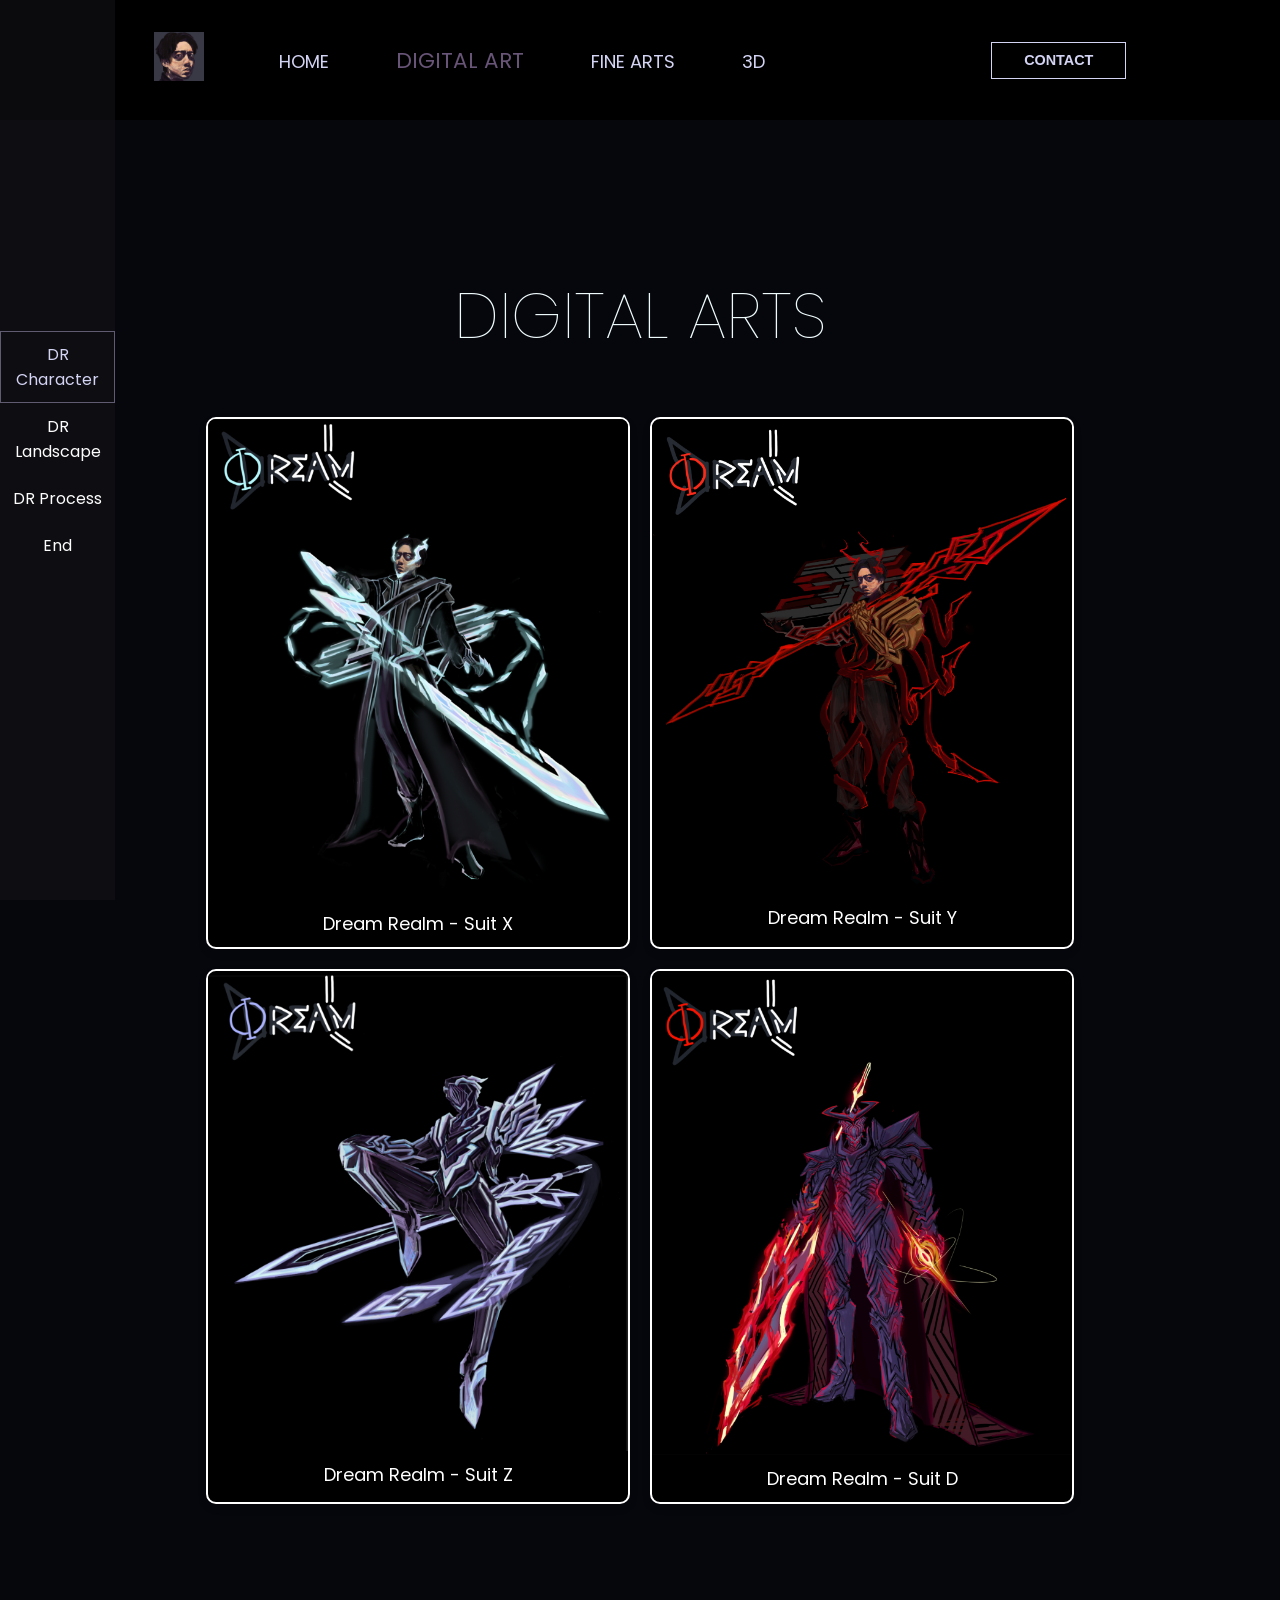
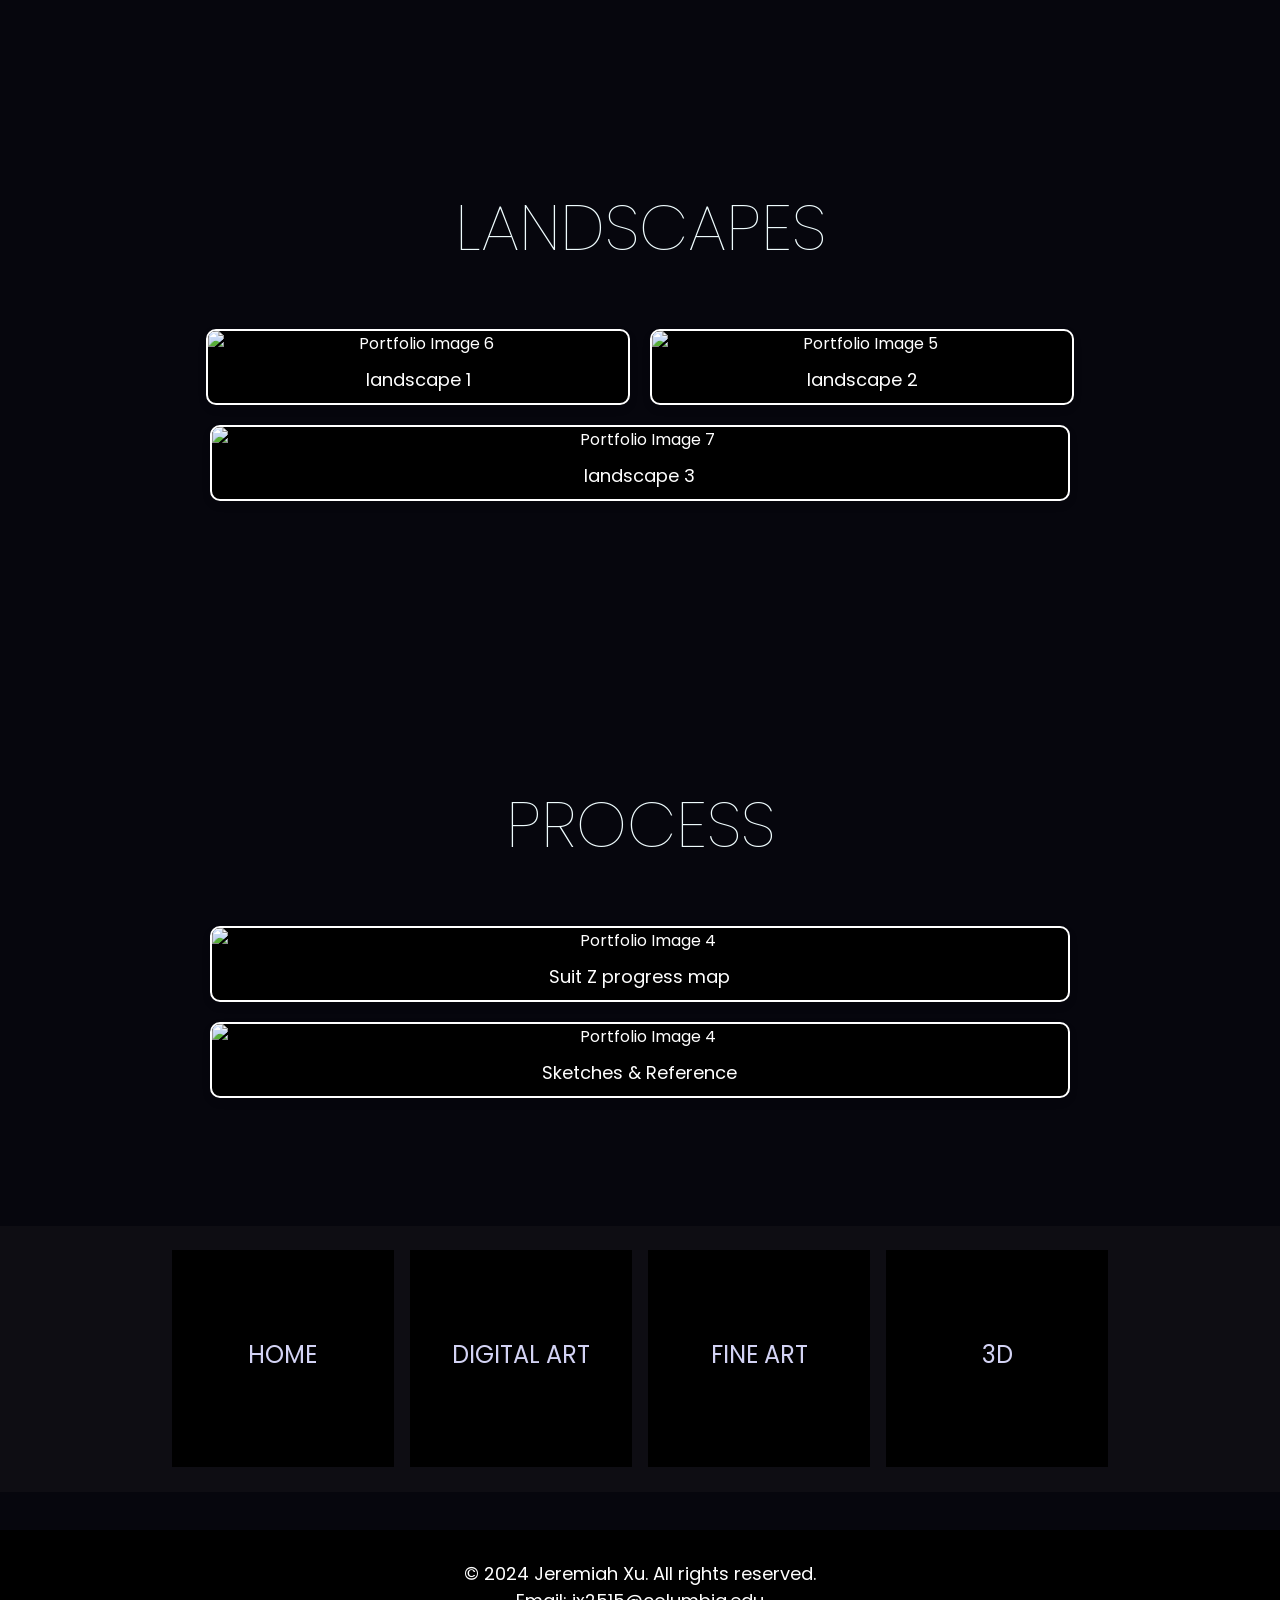
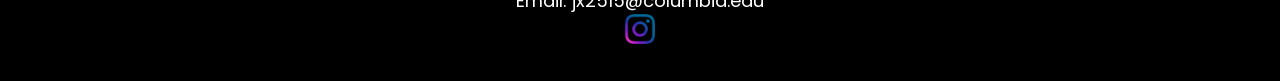
==== digital.html @ 9c617a8e "Update digital.html" ====
<!DOCTYPE html>
<html lang="en">
<head>
    <meta charset="UTF-8">
    <meta name="viewport" content="width=device-width, initial-scale=1.0">
    <title>Digital Arts - Jeremiah Xu</title>
    <link rel="stylesheet" href="https://fonts.googleapis.com/css2?family=Poppins:wght@100;600&family=Lato:wght@400;600&display=swap">
    <link rel="stylesheet" href="styles.css">
    <style>

        .content{
            padding: 10%;
            text-align: center;
        }

        .gallery-container {
            display: flex;
            flex-wrap: wrap;
            justify-content: center;
            gap: 20px;
            max-width: 888px; /* Adjust the width as needed */
            margin: 0 auto; /* Centers the container */
        }


        .gallery-item,
        .gallery-item-big {
            display: flex;
            flex-direction: column;
            align-items: center;
            justify-content: center;
            overflow: hidden;
            border: 2px solid #ffffff;
            border-radius: 10px;
            box-shadow: 0 4px 8px rgba(0, 0, 0, 0.1);
            transition: transform 0.3s;
            text-align: center;
            background-color: var(--bgDark);
            color: #ffffff;
        }

        .gallery-item {
            flex: 0 0 calc(50% - 20px);
        }

        .gallery-item-big {
            flex: 0 0 calc(99% - 20px);
        }

        .gallery-item img,
        .gallery-item-big img {
            width: 100%;
            height: auto;
            cursor: pointer;
            object-fit: cover;
        }

        .gallery-item:hover,
        .gallery-item-big:hover {
            transform: scale(1.05);
        }

        .gallery-item figcaption,
        .gallery-item-big figcaption {
            padding: 10px;
            font-size: 18px;
        }

        /* Modal styles */
        .modal {
            display: none;
            position: fixed;
            z-index: 1000;
            left: 0;
            top: 0;
            width: 100%;
            height: 100%;
            overflow: auto;
            background-color: rgba(0, 0, 0, 0.9);
        }

        .modal-content {
            margin: auto;
            display: block;
            width: auto;
            height: 90%;
            animation-name: zoom;
            animation-duration: 0.6s;
        }

        @keyframes zoom {
            from { transform: scale(0); }
            to { transform: scale(1); }
        }

        .close {
            position: absolute;
            top: 15px;
            right: 35px;
            color: #f1f1f1;
            font-size: 40px;
            font-weight: bold;
            cursor: pointer;
        }

        .close:hover,
        .close:focus {
            color: #bbb;
            text-decoration: none;
            cursor: pointer;
        }
    </style>
</head>
<body>
    <header>
        <div class="container">
            <nav class="flex items-centre justify-between">
                <div class="left flex justify-right">
                    <div class="logo">
                        <img src="./images/logo2.png" width="50px" alt="logo">
                    </div>
                    <div>
                        <a href="home.html">Home</a>
                        <a href="digital.html"><span style="color: rgba(220, 180, 255, 0.467); font-size: larger;">Digital Art</span></a>
                        <a href="fineart.html">Fine Arts</a>
                        <a href="3d.html">3D</a>
                    </div>
                </div>
                <div class="right">
                    <button class="btn btn-primary" id="contactBtn">Contact</button>
                </div>
            </nav>
        </div>
    </header>

    <div id="progress-container">
        <div class="progress-item" data-target="#section1">DR Character</div>
        <div class="progress-item" data-target="#section2">DR Landscape</div>
        <div class="progress-item" data-target="#section3">DR Process</div>
        <div class="progress-item" data-target="#section5">End</div>
    </div>

    <div class="content"  id="section1">
        <h1>DIGITAL ARTS</h1>
        <div class="gallery-container">
            <figure class="gallery-item">
                <img src="./images/DRXdark2.0.png" alt="Portfolio Image 1">
                <figcaption>Dream Realm - Suit X</figcaption>
            </figure>
            <figure class="gallery-item">
                <img src="./images/DRYdark2.0.png" alt="Portfolio Image 2">
                <figcaption>Dream Realm - Suit Y</figcaption>
            </figure>
            <figure class="gallery-item">
                <img src="./images/DRZdark.png" alt="Portfolio Image 3">
                <figcaption>Dream Realm - Suit Z</figcaption>
            </figure>
            <figure class="gallery-item">
                <img src="./images/DRDdark2.0.png" alt="Portfolio Image 6">
                <figcaption>Dream Realm - Suit D</figcaption>
            </figure>
        </div>
    </div>

    <div class="content"  id="section2">
        <h1>LANDSCAPES</h1>
        <div class="gallery-container">
            <figure class="gallery-item">
                <img src="./images/龙.jpg" alt="Portfolio Image 6">
                <figcaption>landscape 1</figcaption>
            </figure>
            <figure class="gallery-item">
                <img src="./images/DRYlandscape(4.0).png" alt="Portfolio Image 5">
                <figcaption>landscape 2</figcaption>
            </figure>
            <figure class="gallery-item-big">
                <img src="./images/DRZlandscape(4.1).jpg" alt="Portfolio Image 7">
                <figcaption>landscape 3</figcaption>
            </figure>
        </div>
    </div>

    <div class="content"  id="section3">
        <h1>PROCESS</h1>
        <div class="gallery-container">
            <figure class="gallery-item-big">
                <img src="./images/DR-Z (1).jpeg" alt="Portfolio Image 4">
                <figcaption>Suit Z progress map</figcaption>
            </figure>
            <figure class="gallery-item-big">
                <img src="./images/DR(progress).jpg" alt="Portfolio Image 4">
                <figcaption>Sketches & Reference</figcaption>
            </figure>
        </div>
    </div>


    <section class="services" id="section5">
        <div class="container">
            <div class="services-head"></div>
            <div class="card-grid">
                <div class="card">
                    <a href="home.html"><h2>HOME</h2></a>
                </div>
                <div class="card">
                    <a href="digital.html"><h2>DIGITAL ART</h2></a>
                </div>
                <div class="card">
                    <a href="fineart.html"><h2>FINE ART</h2></a>
                </div>
                <div class="card">
                    <a href="3d.html"><h2>3D</h2></a>
                </div>
            </div>
        </div>
    </section>

    <!-- Modal for image zoom -->
    <div id="myModal" class="modal">
        <span class="close">&times;</span>
        <img class="modal-content" id="img01">
    </div>

    <!--contact Modal structure -->
    <div id="contactModal" class="contactmodal">
        <div class="contactmodal-content">
            <span class="close">&times;</span>
            <h2>Contact Information</h2>
            <p>Email: jx2515@columbia.edu</p>
        </div>
    </div>

    <script>
        document.addEventListener('DOMContentLoaded', () => {
            const modal = document.getElementById('myModal');
            const modalImg = document.getElementById("img01");
            const images = document.querySelectorAll('.gallery-container img');
            const span = document.getElementsByClassName("close")[0];

            images.forEach(img => {
                img.addEventListener('click', () => {
                    modal.style.display = "block";
                    modalImg.src = img.src;
                });
            });

            span.onclick = function() { 
                modal.style.display = "none";
            }

            modal.onclick = function() {
                modal.style.display = "none";
            }
        });

        document.addEventListener('DOMContentLoaded', () => {
            const modal = document.getElementById('contactModal');
            const btn = document.getElementById('contactBtn');
            const span = document.getElementsByClassName('close')[0];

            // When the user clicks the button, open the modal
            btn.onclick = function() {
                modal.style.display = 'block';
            }

            // When the user clicks on <span> (x), close the modal
            span.onclick = function() {
                modal.style.display = 'none';
            }

            // When the user clicks anywhere outside of the modal, close it
            window.onclick = function(event) {
                if (event.target == modal) {
                    modal.style.display = 'none';
                }
            }
        });

        document.addEventListener('DOMContentLoaded', () => {
            const modal = document.getElementById('myModal');
            const modalImg = document.getElementById("img01");
            const images = document.querySelectorAll('.gallery-container img');
            const span = document.getElementsByClassName("close")[0];

            images.forEach(img => {
                img.addEventListener('click', () => {
                    modal.style.display = "block";
                    modalImg.src = img.src;
                });
            });

            span.onclick = function() { 
                modal.style.display = "none";
            }

            modal.onclick = function() {
                modal.style.display = "none";
            }

            const progressItems = document.querySelectorAll('.progress-item');

            progressItems.forEach(item => {
                item.addEventListener('click', () => {
                    document.querySelector(item.getAttribute('data-target')).scrollIntoView({
                        behavior: 'smooth'
                    });
                });
            });

            updateProgress(); // Initial update

            window.onscroll = function() { updateProgress(); };

            function updateProgress() {
                const sections = document.querySelectorAll('.content, .services');
                const progressItems = document.querySelectorAll('.progress-item');

                sections.forEach((section, index) => {
                    const rect = section.getBoundingClientRect();
                    const isInView = (rect.top >= 0 && rect.top < window.innerHeight / 2) || 
                                    (rect.bottom >= window.innerHeight / 2 && rect.bottom < window.innerHeight);
                    if (isInView) {
                        progressItems.forEach(item => item.classList.remove('active'));
                        progressItems[index].classList.add('active');
                    }
                });
            }
        });


        let isScrolling;

        window.addEventListener('scroll', () => {
            const progressContainer = document.getElementById('progress-container');

            // Add the visible class when scrolling
            progressContainer.classList.add('visible');

            // Clear our timeout throughout the scroll
            window.clearTimeout(isScrolling);

            // Set a timeout to run after scrolling ends
            isScrolling = setTimeout(() => {
                // Remove the visible class when scrolling stops
                progressContainer.classList.remove('visible');
            }, 1000); // Adjust the timeout duration as needed
        });

        // Add hover event listeners to keep the progress bar visible on hover
        const progressContainer = document.getElementById('progress-container');

        progressContainer.addEventListener('mouseover', () => {
            progressContainer.classList.add('visible');
        });

        progressContainer.addEventListener('mouseout', () => {
            // Only remove the visible class if not scrolling
            if (!isScrolling) {
                progressContainer.classList.remove('visible');
            }
        });

    </script>

    <footer>
        <div class="container">
            <p>&copy; 2024 Jeremiah Xu. All rights reserved.</p>
            <p>Email: jx2515@columbia.edu</p>
            <div class="socials">
                <a href="#"><img src="./images/ins.png" width="30px" alt="Instagram"></a>
            </div>
        </div>
    </footer>
</body>
</html>
---- styles.css ----
@import 'utilities.css';

        :root {
            --primary: rgb(211, 211, 244);
            --bgDark: rgb(0, 0, 0);
            --white: rgb(253, 253, 253);
            --secondary: rgb(6, 6, 13);
            --bgLight: #effcfe;
        }

        * {
            padding: 0;
            margin: 0;
            box-sizing: border-box;
            -webkit-font-smoothing: antialiased;
        }

        body {
            font-family: 'Poppins', sans-serif;
            background-color:var(--secondary);
            color: var(--white);
        }

        /* Apply this to remove underline from links within any part of the document */
        a {
            text-decoration: none;
        }

        .container {
            max-width: 100%;
            padding: 0 12%;
            margin: 0 auto;
            text-align: center;
            font-size: 18px;
        }

        .container nav .left a {
            padding: 10px 15px; /* Adjust the values as needed */
            display: inline-block; /* Ensures the padding applies correctly */
            text-decoration: none; /* Removes the underline for links */
            color: var(--primary); /* Set the link color */
        }
        
        header {
            background-color: var(--bgDark);
            clip-path: polygon(0 0, 100% 0, 100% 100%, 0 100%);
        }

        header nav {
            padding: 2rem 0;
        }

        header nav .left {
            display: flex;
            align-items: center;
        }

        header nav .left .logo {
            padding-left: 0px;
            margin-right: 60px;
        }

        header nav .left a {
            color: var(--white);
            text-decoration: none;
            margin-right: 2rem;
            text-transform: uppercase;
            transition: all .2s ease;
        }

        header nav .left a:hover {
            color: var(--primary);
        }

        .hero {
            padding-top: 6rem;
            padding-bottom: 6rem;
            background-color: rgb(7, 4, 17); 
            margin-bottom: 3rem;
        }

        .hero .left img {
            width: 450px;
            float: right;
            margin-right: 6rem;
        }

        .hero .right {
            color: var(--white); /* Ensure the text is visible on a black background */
            margin-top: -7rem;
        }

        .hero .right h6 {
            font-size: 1.6rem;
            color: var(--primary);
            margin-bottom: 0.5rem;
        }

        .hero .right h1 {
            font-size: 4rem;
            font-weight: 100;
            line-height: 1.2;
            margin-bottom: 2rem;
        }

        .hero .right h3 {
            font-size: 1.2rem;
            font-weight: 150;
            color: var(--primary);
            margin-bottom: 0.5rem;
        }

        .content{
            padding: 5%;
            text-align: center;
            margin-bottom: 0px;
        }

        .services {
            padding: 2%;
            margin-bottom: 3%; /* Adjust this value as needed */
        }

        .content h1{
            padding: 30px;
            font-size: 4rem;
            font-weight: 100;
            line-height: 1.2;
            margin-bottom: 2rem;
            text-align: center;
            color: var(--bgLight)
        }


        .hero .right h1 span {
            color: var(--primary);
        }

        .hero .right p {
            line-height: 1.9;
            margin-bottom: 2rem;
        }

        .btn {
            padding: 0.6rem 2rem;
            font-size: 0.9rem;
            font-weight: 600;
            border: 1px solid transparent;
            outline: none;
            cursor: pointer;
            text-transform: uppercase;
            transition: all .2s ease;
        }

        .btn-primary:hover {
            background-color: var(--primary);
            color: var(--secondary);
        }

        .btn-primary {
            background: transparent;
            border-color: var(--primary);
            color: var(--primary);
        }

        .btn-secondary {
            background: transparent;
            color: var(--primary);
            border-color: var(--primary);
        }

        .btn-secondary:hover {
            background: var(--primary);
            color: var(--secondary);
        }


        .flex {
            display: flex;
        }

        .items-centre {
            align-items: center;
        }

        .justify-between {
            justify-content: space-between;
        }

        .justify-center {
            justify-content: center;
        }

        .justify-right {
            justify-content: right;
        }

        .flex-1 {
            flex: 1;
        }

        section {
            padding: 6rem;
        }

        section.about h1 {
            margin-bottom: 1rem;
            font-size: 1.6rem;
            font-weight: 600;
        }

        section.about h1 span {
            color: var(--primary);
        }

        section.about h3 {
            font-size: 1rem;
            margin-bottom: 1rem;
            font-weight: 600;
        }

        section.about p {
            font-family: 'Lato', sans-serif;
            color: var(--secondary);
            line-height: 1.9rem;
            margin-bottom: 2rem;
        }

        section.about .socials {
            display: center;
        }

        section.about .socials a {
            display: center;
            align-items: center;
            justify-content: center;
            width: 40px;
            height: 40px;
            margin-right: 0.8rem;
            border-radius: 50%;
            transition: background 0.2s ease;
        }

        section.about .socials a:hover {
            background: var(--primary);
        }

        section.services {
            background: rgba(24, 23, 26, 0.472);
        }

        .services-head {
            color: var(--primary);
            text-align: center;
        }

        .services-head + p {
            color: var(--white);
            font-family: 'Lato', sans-serif;
            text-align: center;
        }

        section.services .card-grid {
            display: grid;
            grid-template-columns: repeat(4, 1fr);
            column-gap: 2%;
        }

        section.services .card-grid .card {
            background: var(--bgDark);
            position: relative;
            display: flex;
            justify-content: center;  /* Horizontally centers the content */
            align-items: center;  /* Vertically centers the content */
            flex-direction: column;  /* Ensures text stacks vertically */
            transition: all .2s ease;
            box-shadow: 0 0 0 1px var(--bgDark);
            padding-top: 49%;  /* This maintains a 1:1 aspect ratio */
            padding-bottom: 49%;
            height: 0;
            overflow: hidden;  /* Ensures content doesn't overflow the card */
            text-align: center;
        }
        

        section.services .card-grid .card h2 {
            font-weight: 400;
            font-size: 1.5rem;
            margin-bottom: 0.5rem;
            color: var(--primary)
        }

        section.services .card-grid .card p {
            font-family: 'Lato', sans-serif;
            color: var(--white);
            line-height: 1.6;
        }

        section.services .card-grid .card:hover {
            background: var(--primary);
        }

        section.services .card-grid .card:hover h2 {
            color: var(--white);
        }

        section.services .card-grid .card:hover p {
            color: var(--white);
        }

        #progress-container {
            position: fixed;
            height: 100%;
            width: 9%;
            top: 0;
            left: 0;
            background: rgba(24, 23, 26, 0.472);
            z-index: 1000;
            display: flex;
            flex-direction: column;
            justify-content: center;
            align-items: center;
            transition: opacity 0.5s; /* Smooth transition for visibility */
            opacity: 0; /* Hidden by default */
        }
        
        #progress-container.visible,
        #progress-container:hover {
            opacity: 1; /* Visible when scrolling or hovered */
        }
        

        .progress-item {
            padding: 10px;
            text-align: center;
            cursor: pointer;
            transition: background 0.3s;
            border: 1px solid transparent;
        }

        .progress-item.active {
            background: transparent;
            color: var(--primary);
            border-color: rgba(190, 182, 220, 0.467);
        }

        .progress-item:hover {
            background: transparent;
            color: var(--primary);
            border-color: rgba(190, 182, 220, 0.467);
        }

        /* fineart */
        .fineart .p1 img{
            width: 1000px;
            padding-left: 100px;
        }

        .fineart h1{
            padding-left: 500px;
        }

        .fineart{
            background-color: var(--secondary);
        }

        footer {
            background-color: #000000;
            color: #fff;
            padding: 30px 0;
            text-align: center;
        }
        footer .container {
            display: flex;
            flex-direction: column;
            align-items: center;
            justify-content: center;
        }
        footer .socials a {
            margin: 0 10px;
        }

        /* Modal styles */
        .contactmodal {
            display: none; /* Hidden by default */
            position: fixed; /* Stay in place */
            z-index: 1000; /* Sit on top */
            left: 0;
            top: 0;
            width: 100%; /* Full width */
            height: 100%; /* Full height */
            overflow: auto; /* Enable scroll if needed */
            background-color: rgba(0, 0, 0, 0.9); /* Black w/ opacity */
        }

        .contactmodal-content {
            background-color: var(--bgDark);
            color: var(--white);
            margin: 15% auto; /* 15% from the top and centered */
            padding: 20px;
            border: 1px solid var(--primary);
            width: 80%; /* Could be more or less, depending on screen size */
            border-radius: 10px;
            text-align: center;
        }

        .contactclose {
            color: var(--white);
            float: right;
            font-size: 28px;
            font-weight: bold;
            cursor: pointer;
        }

        .contactclose:hover,
        .contactclose:focus {
            color: var(--primary);
            text-decoration: none;
            cursor: pointer;
        }


/* Media Queries for Responsive Design */

@media (max-width: 1200px) {
    .container {
        max-width: 960px;
    }

    .hero .left img {
        width: 350px;
        margin-right: 4rem;
    }

    .hero .right h1 {
        font-size: 3rem;
    }
}

@media (max-width: 992px) {
    .container {
        max-width: 720px;
    }

    header nav .left .logo {
        padding-left: 1rem;
        margin-right: 1rem;
    }

    header nav .left a {
        margin-right: 1rem;
    }

    .hero {
        flex-direction: column;
        text-align: center;
    }

    .hero .left img {
        width: 300px;
        margin-right: 0;
        margin-bottom: 2rem;
    }

    .hero .right {
        margin-top: 0;
    }
}

@media (max-width: 868px) {

    section {
        padding: 4rem 2rem;
    }

    header nav .left a {
        margin-right: 0.5rem;
    }

    .hero .right h1 {
        font-size: 2.5rem;
    }

    .btn {
        padding: 0.5rem 1.5rem;
        font-size: 0.8rem;
    }
}

@media (max-width: 768px) {
    .container {
        max-width: 100%;
        padding: 0 1rem;
    }

    header nav .left .logo {
        padding-left: 0.5rem;
        margin-right: 0.5rem;
    }

    .hero {
        padding-top: 3rem;
        padding-bottom: 3rem;
    }

    .btn {
        padding: 0.4rem 1.2rem;
        font-size: 0.7rem;
    }
}
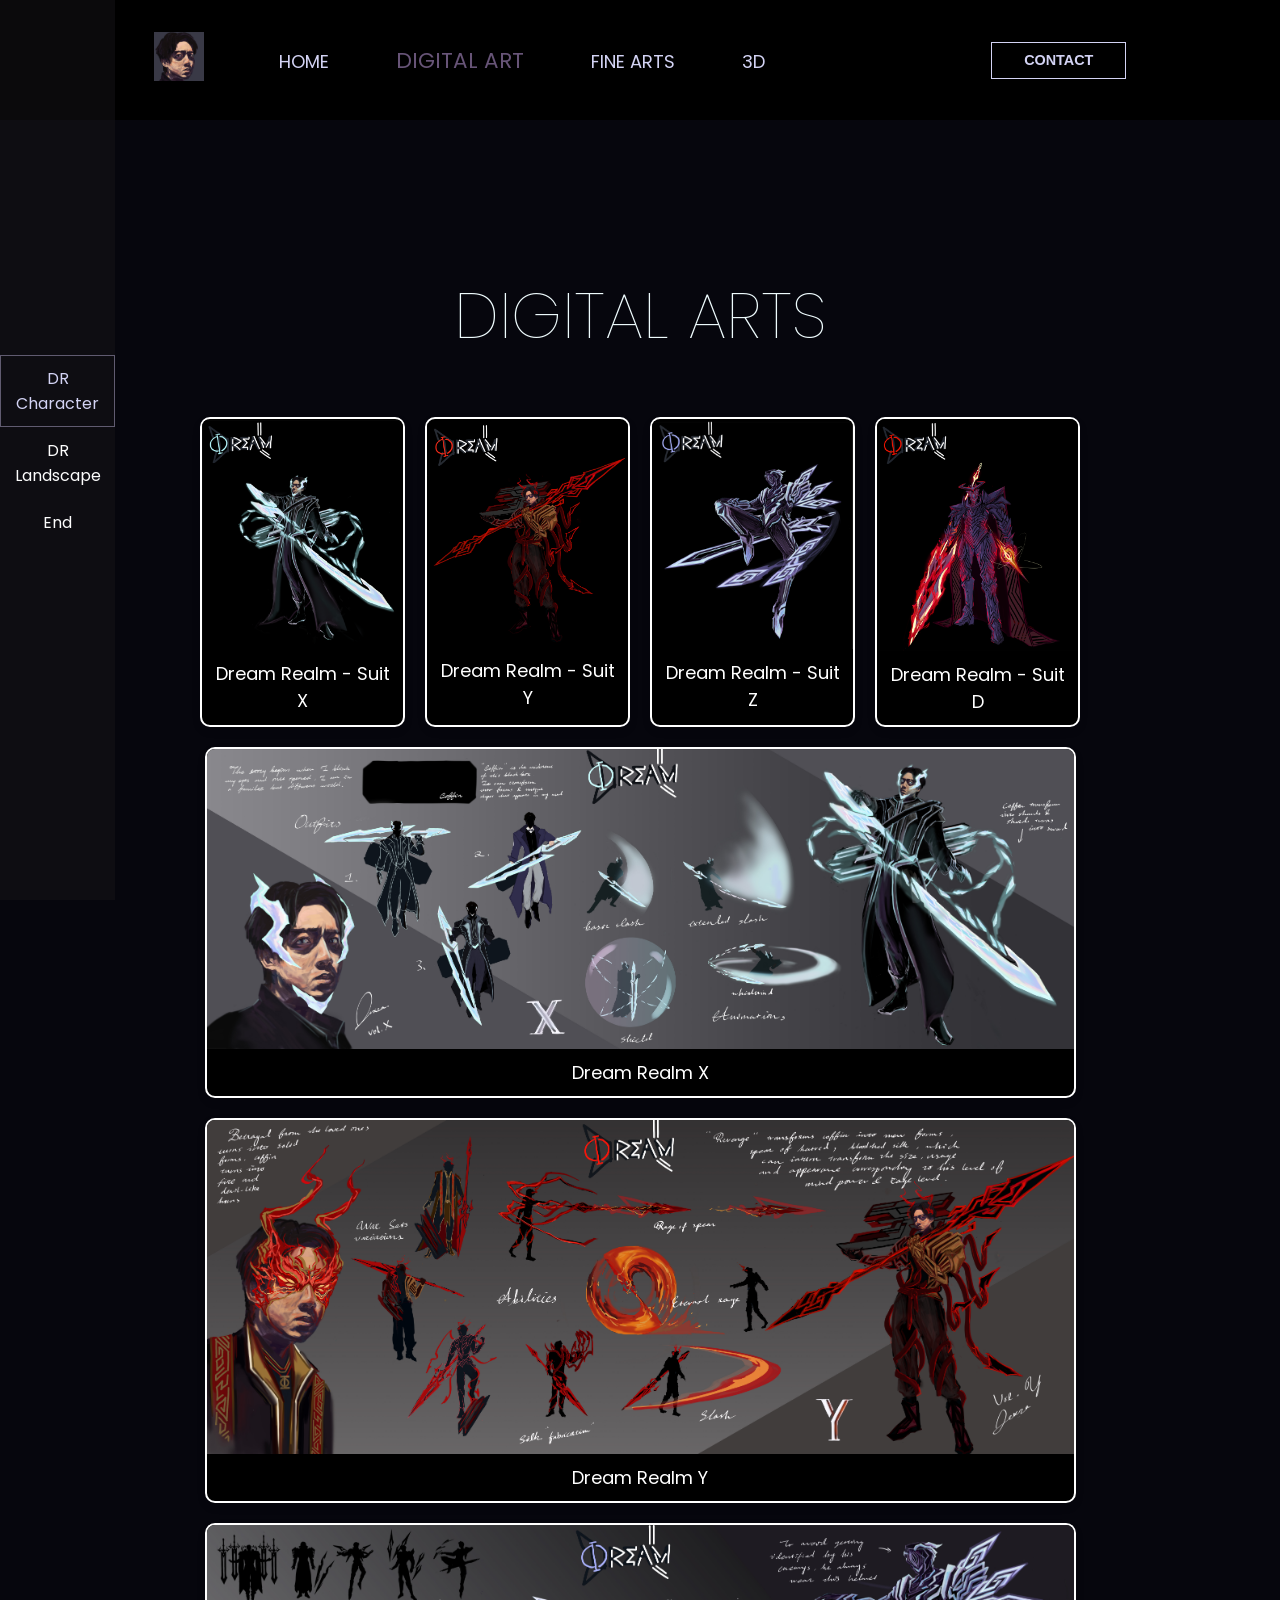
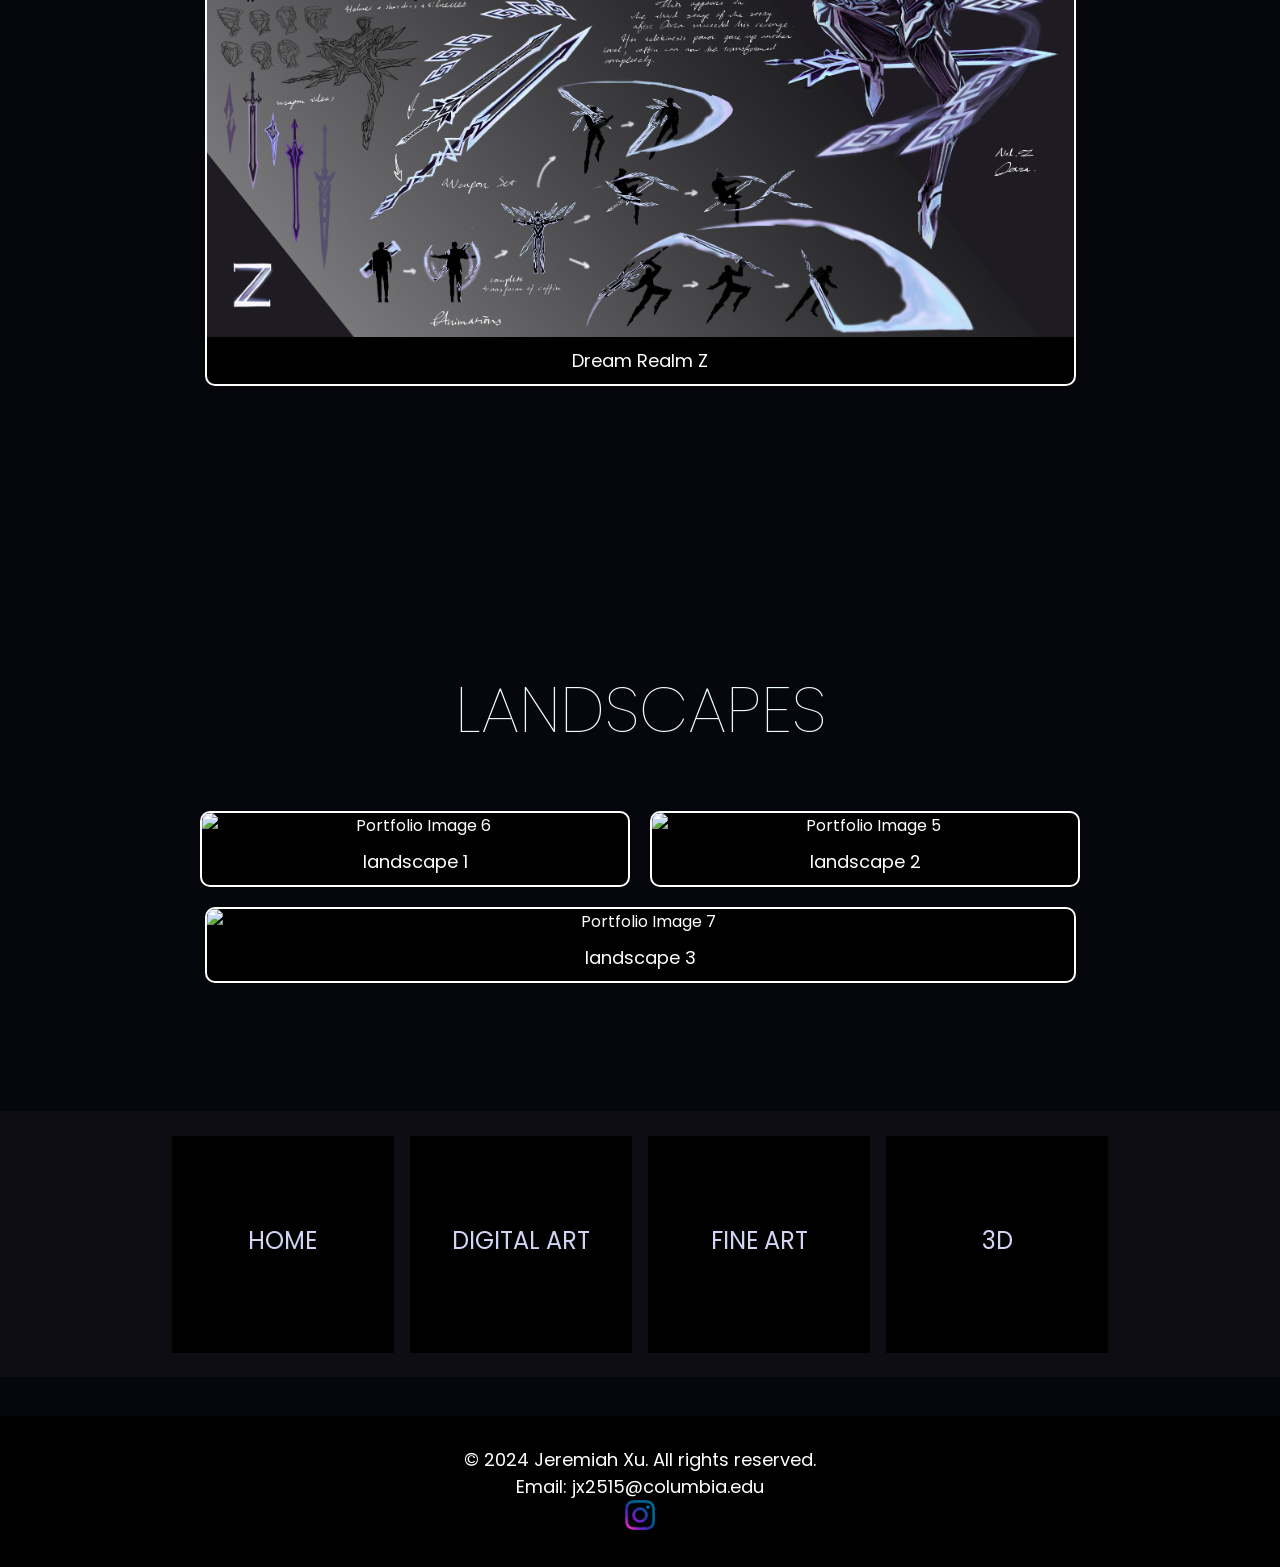
==== commit c88bb861: "Update digital.html" ====
--- a/digital.html
+++ b/digital.html
@@ -18,12 +18,13 @@
             flex-wrap: wrap;
             justify-content: center;
             gap: 20px;
-            max-width: 888px; /* Adjust the width as needed */
+            max-width: 900px; /* Adjust the width as needed */
             margin: 0 auto; /* Centers the container */
         }
 
 
         .gallery-item,
+        .gallery-item-mid,
         .gallery-item-big {
             display: flex;
             flex-direction: column;
@@ -40,6 +41,10 @@
         }
 
         .gallery-item {
+            flex: 0 0 calc(25% - 20px);
+        }
+
+        .gallery-item-mid{
             flex: 0 0 calc(50% - 20px);
         }
 
@@ -48,6 +53,7 @@
         }
 
         .gallery-item img,
+        .gallery-item-mid img,
         .gallery-item-big img {
             width: 100%;
             height: auto;
@@ -56,11 +62,13 @@
         }
 
         .gallery-item:hover,
+        .gallery-item-mid:hover,
         .gallery-item-big:hover {
             transform: scale(1.05);
         }
 
         .gallery-item figcaption,
+        .gallery-item-mid figcaption,
         .gallery-item-big figcaption {
             padding: 10px;
             font-size: 18px;
@@ -136,7 +144,6 @@
     <div id="progress-container">
         <div class="progress-item" data-target="#section1">DR Character</div>
         <div class="progress-item" data-target="#section2">DR Landscape</div>
-        <div class="progress-item" data-target="#section3">DR Process</div>
         <div class="progress-item" data-target="#section5">End</div>
     </div>
 
@@ -159,17 +166,29 @@
                 <img src="./images/DRDdark2.0.png" alt="Portfolio Image 6">
                 <figcaption>Dream Realm - Suit D</figcaption>
             </figure>
+            <figure class="gallery-item-big">
+                <img src="./images/DR-X.jpg" alt="Portfolio Image 6">
+                <figcaption>Dream Realm X</figcaption>
+            </figure>
+            <figure class="gallery-item-big">
+                <img src="./images/DR-Y.jpg" alt="Portfolio Image 6">
+                <figcaption>Dream Realm Y</figcaption>
+            </figure>
+            <figure class="gallery-item-big">
+                <img src="./images/DR-Z.jpg" alt="Portfolio Image 6">
+                <figcaption>Dream Realm Z</figcaption>
+            </figure>
         </div>
     </div>
 
     <div class="content"  id="section2">
         <h1>LANDSCAPES</h1>
         <div class="gallery-container">
-            <figure class="gallery-item">
+            <figure class="gallery-item-mid">
                 <img src="./images/龙.jpg" alt="Portfolio Image 6">
                 <figcaption>landscape 1</figcaption>
             </figure>
-            <figure class="gallery-item">
+            <figure class="gallery-item-mid">
                 <img src="./images/DRYlandscape(4.0).png" alt="Portfolio Image 5">
                 <figcaption>landscape 2</figcaption>
             </figure>
@@ -179,21 +198,6 @@
             </figure>
         </div>
     </div>
-
-    <div class="content"  id="section3">
-        <h1>PROCESS</h1>
-        <div class="gallery-container">
-            <figure class="gallery-item-big">
-                <img src="./images/DR-Z (1).jpeg" alt="Portfolio Image 4">
-                <figcaption>Suit Z progress map</figcaption>
-            </figure>
-            <figure class="gallery-item-big">
-                <img src="./images/DR(progress).jpg" alt="Portfolio Image 4">
-                <figcaption>Sketches & Reference</figcaption>
-            </figure>
-        </div>
-    </div>
-
 
     <section class="services" id="section5">
         <div class="container">
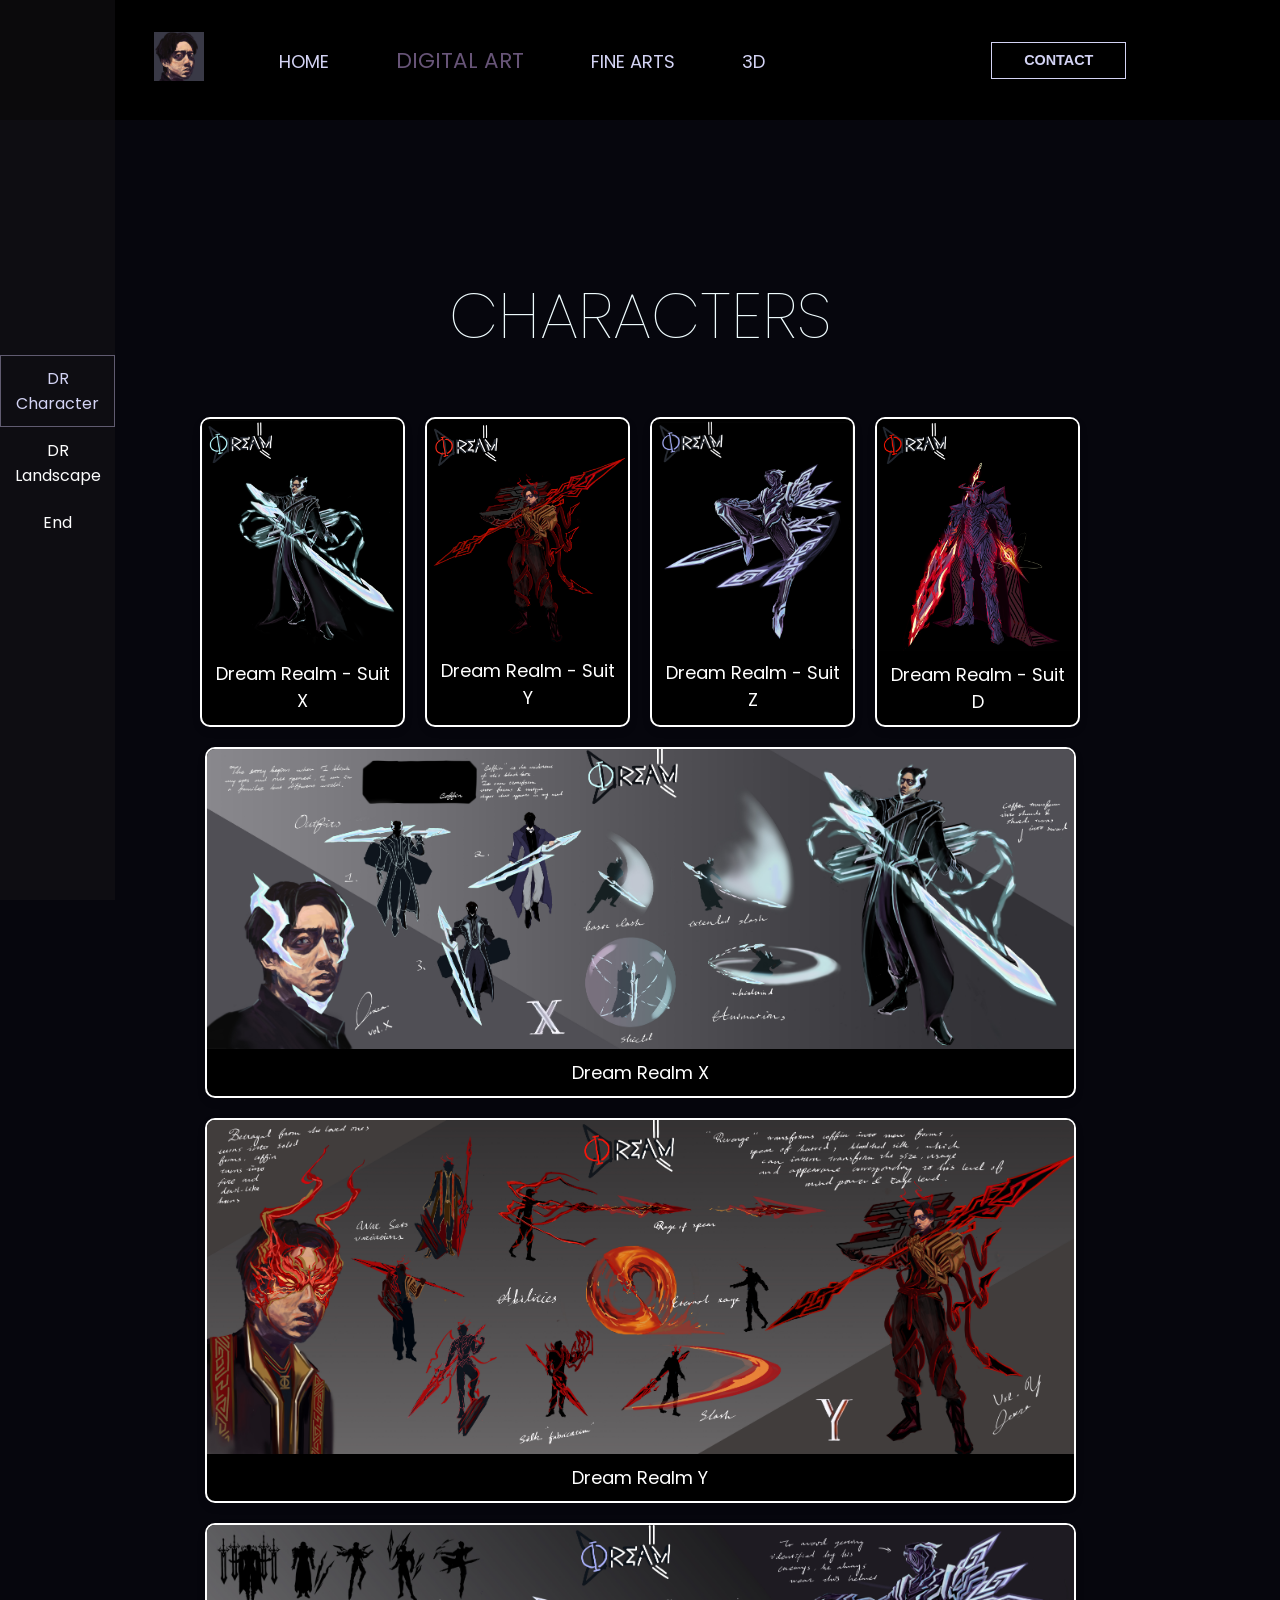
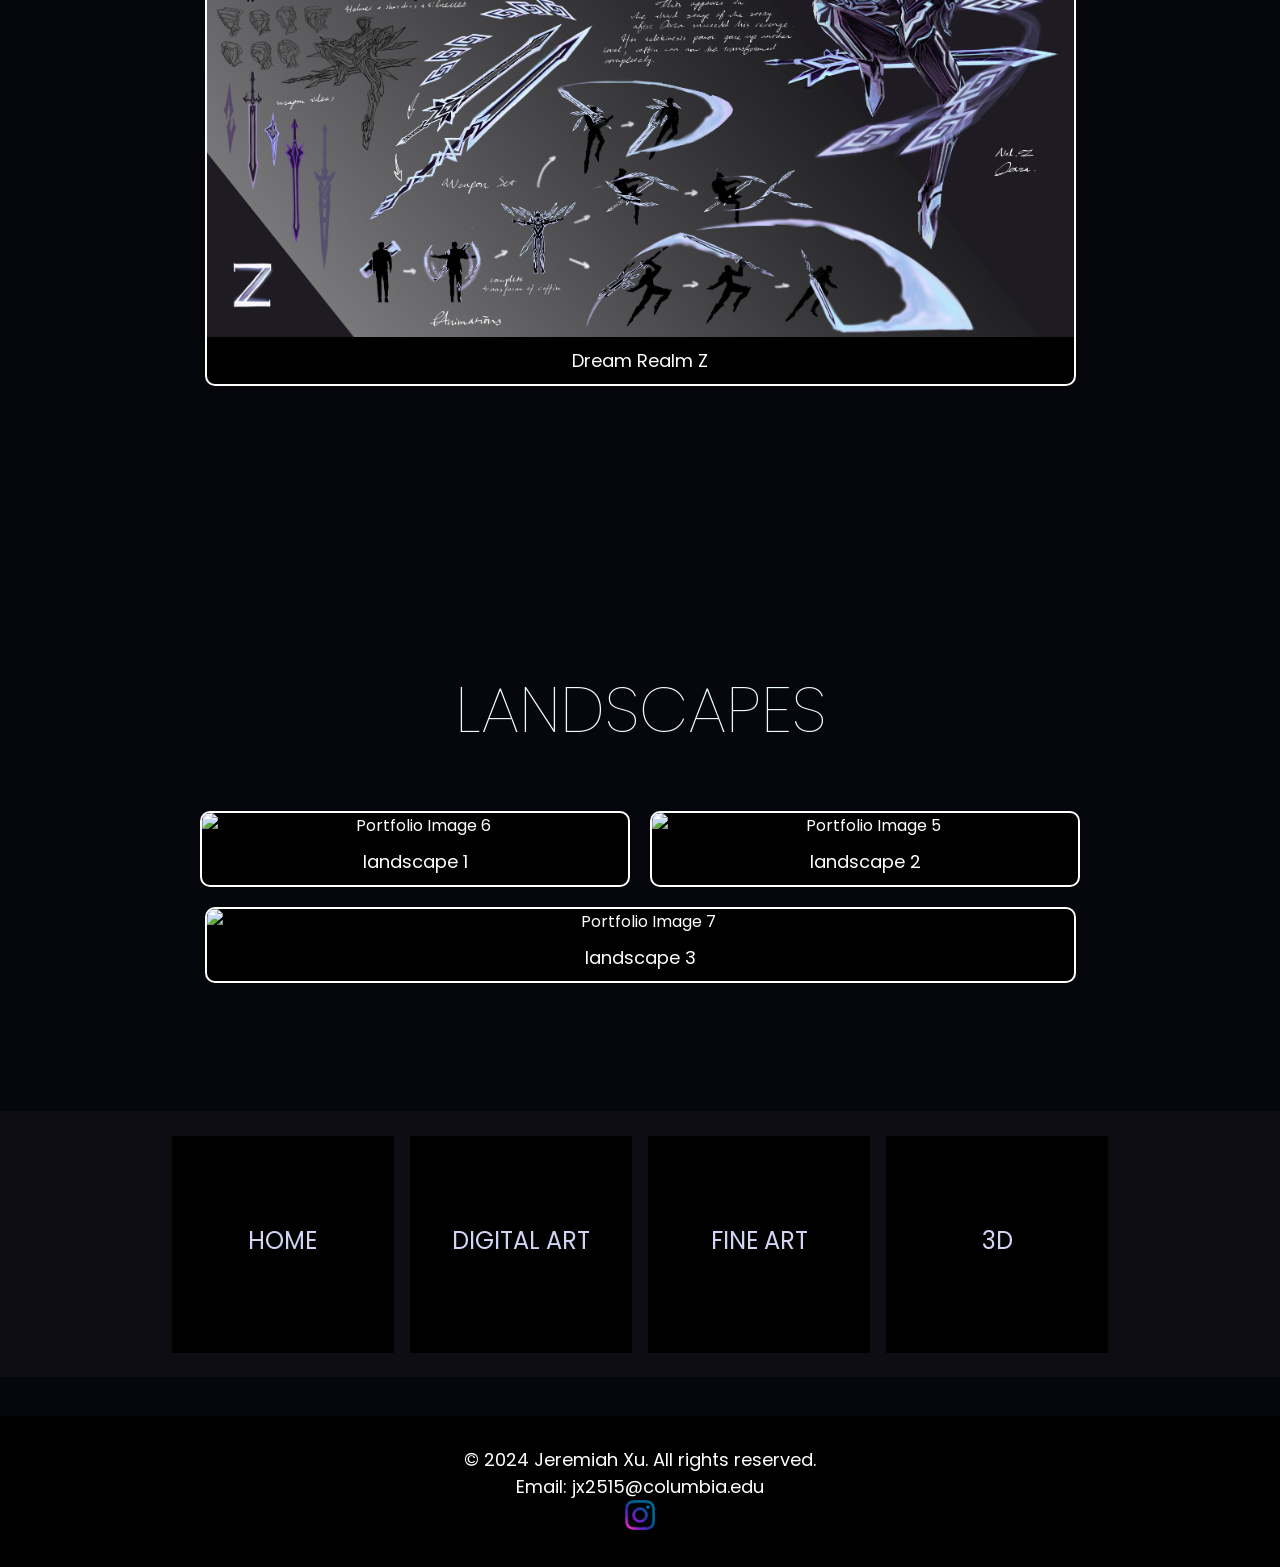
==== commit 243d14c2: "Update digital.html" ====
--- a/digital.html
+++ b/digital.html
@@ -148,7 +148,7 @@
     </div>
 
     <div class="content"  id="section1">
-        <h1>DIGITAL ARTS</h1>
+        <h1>CHARACTERS</h1>
         <div class="gallery-container">
             <figure class="gallery-item">
                 <img src="./images/DRXdark2.0.png" alt="Portfolio Image 1">
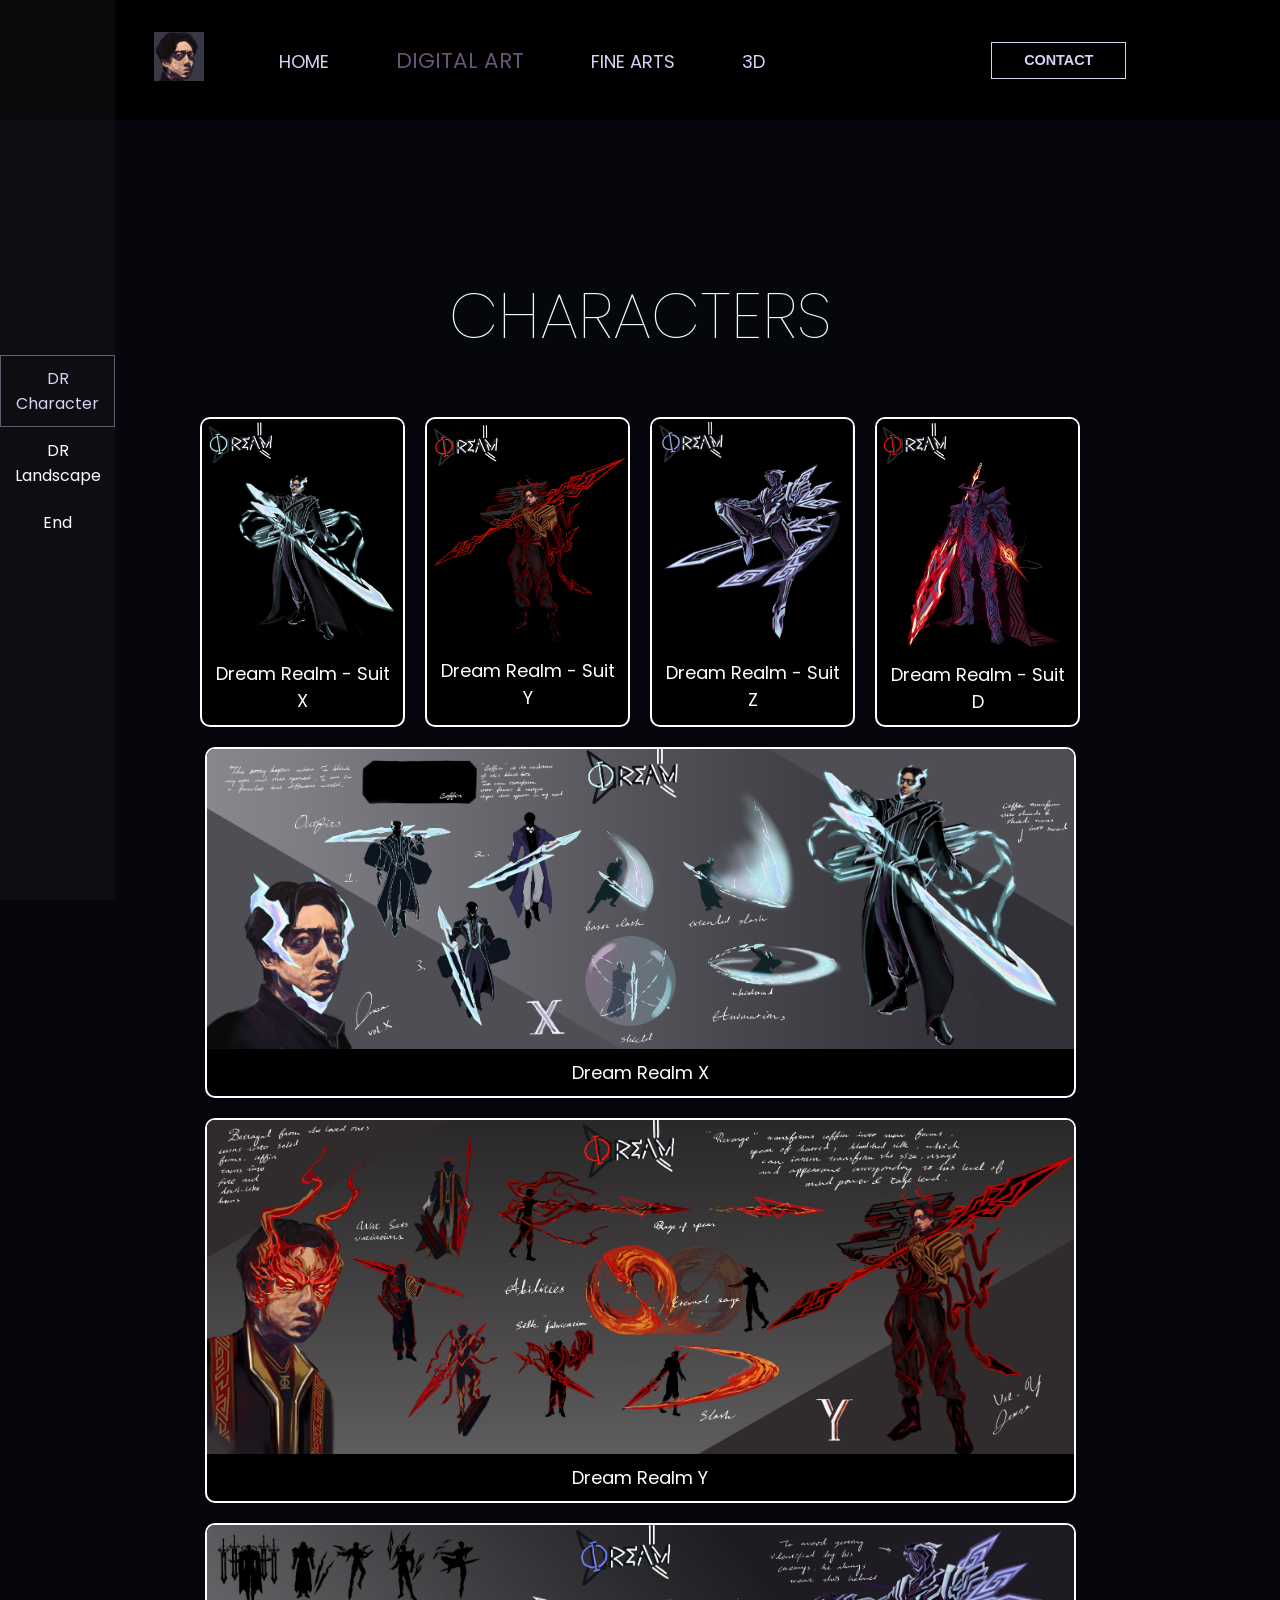
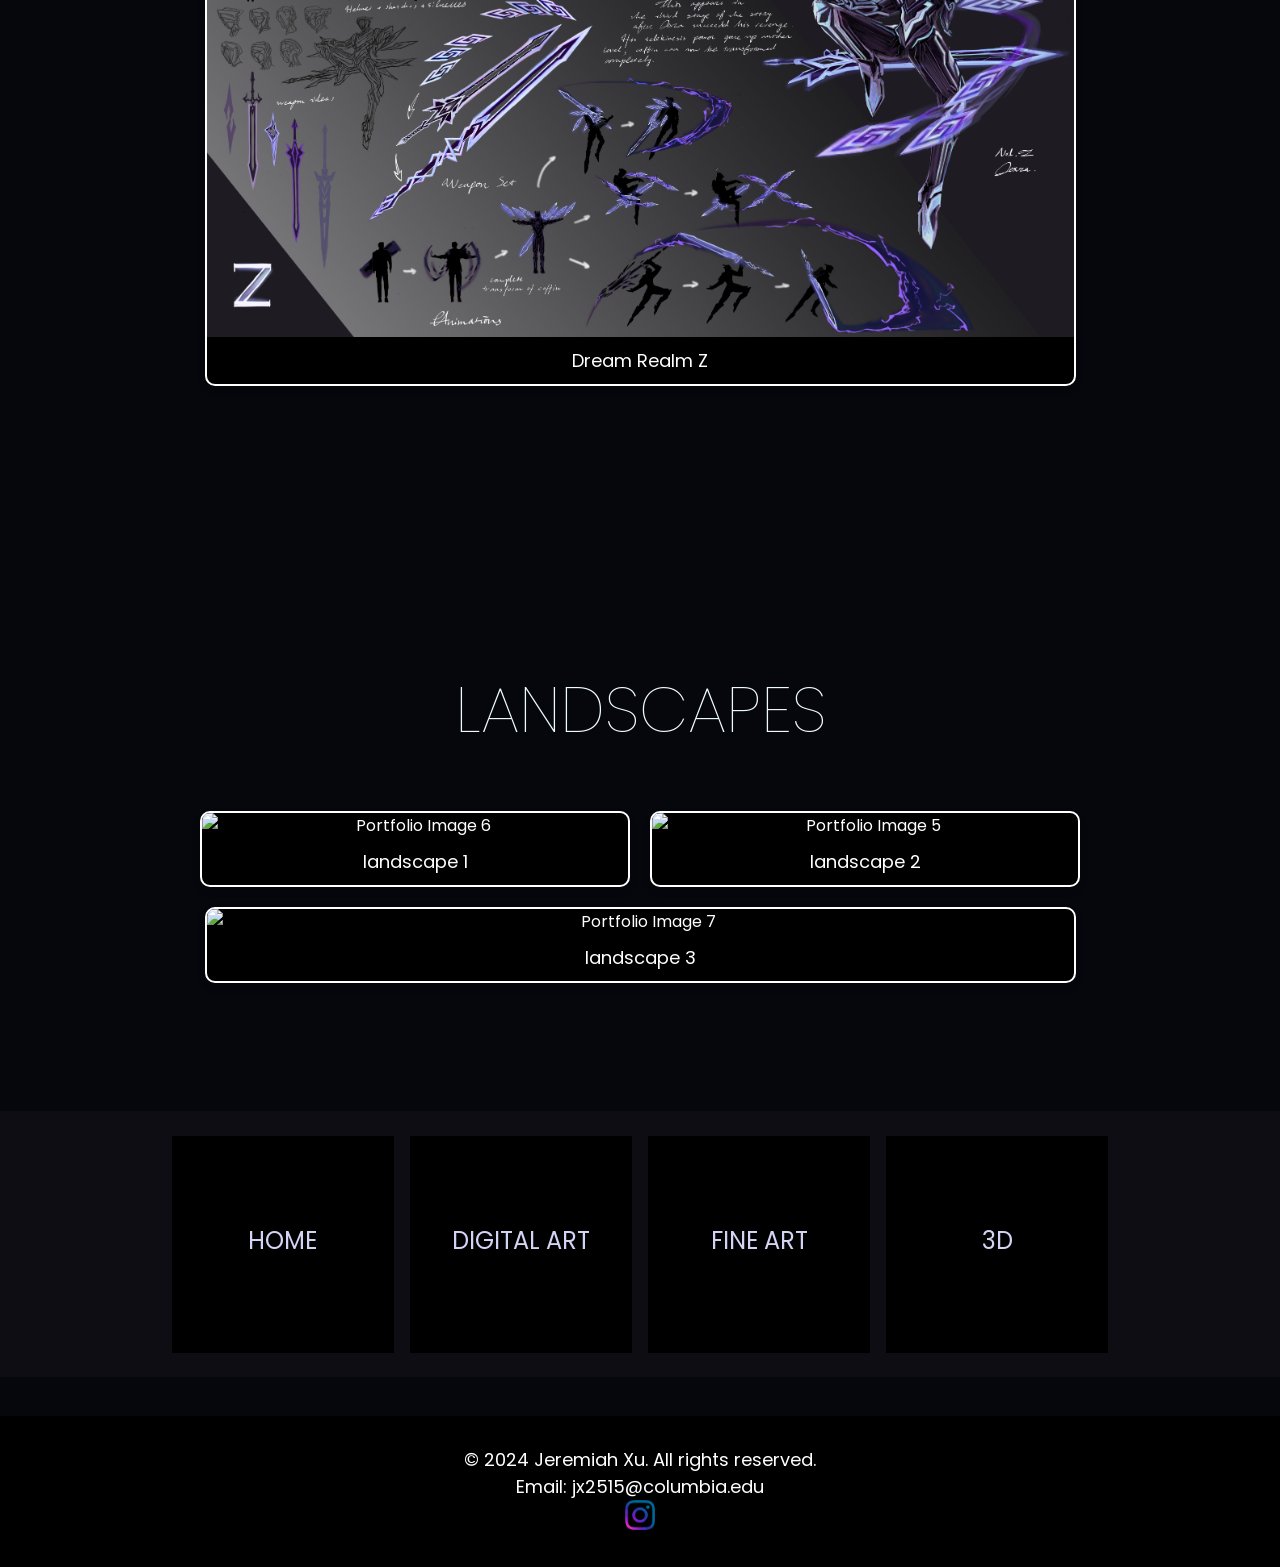
==== commit e04dfddd: "Update digital.html" ====
--- a/digital.html
+++ b/digital.html
@@ -1,6 +1,15 @@
 <!DOCTYPE html>
 <html lang="en">
 <head>
+        <!-- Google tag (gtag.js) -->
+    <script async src="https://www.googletagmanager.com/gtag/js?id=G-5REVYHTXSZ"></script>
+    <script>
+      window.dataLayer = window.dataLayer || [];
+      function gtag(){dataLayer.push(arguments);}
+      gtag('js', new Date());
+    
+      gtag('config', 'G-5REVYHTXSZ');
+    </script>
     <meta charset="UTF-8">
     <meta name="viewport" content="width=device-width, initial-scale=1.0">
     <title>Digital Arts - Jeremiah Xu</title>
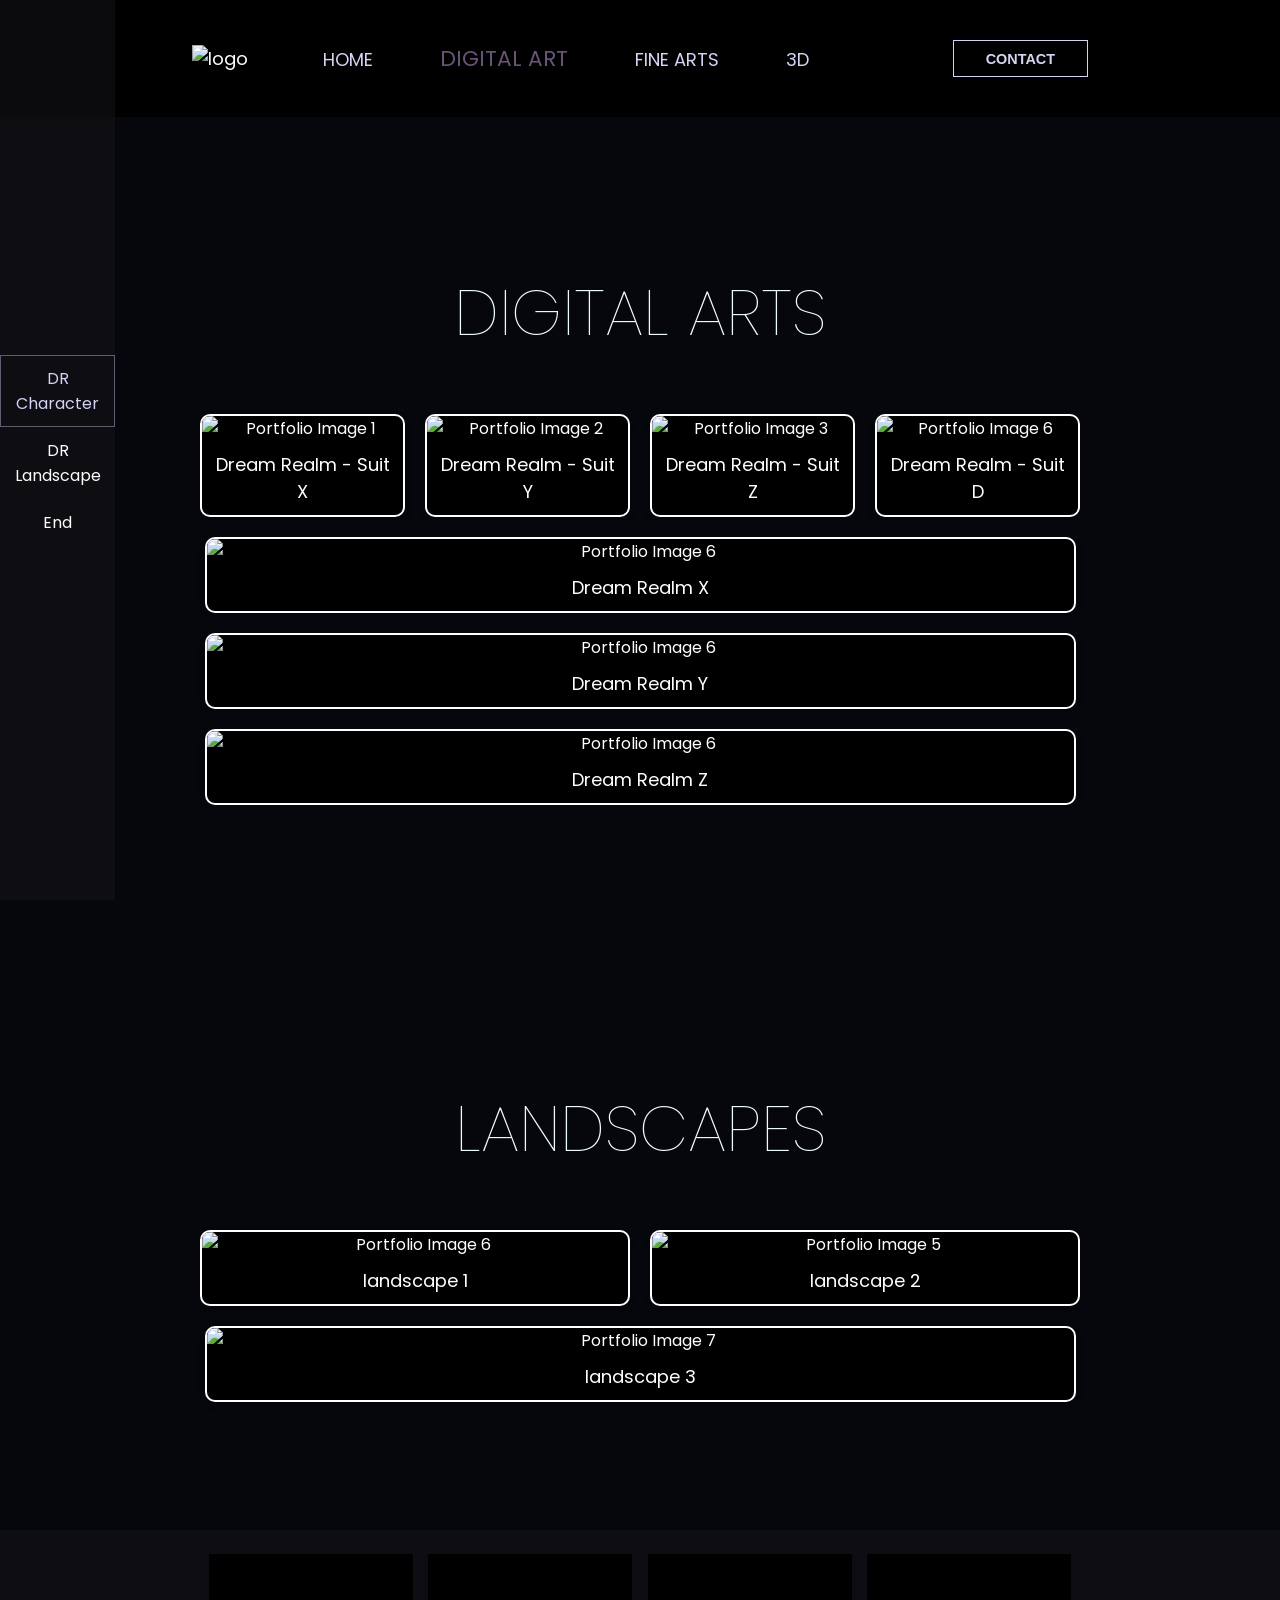
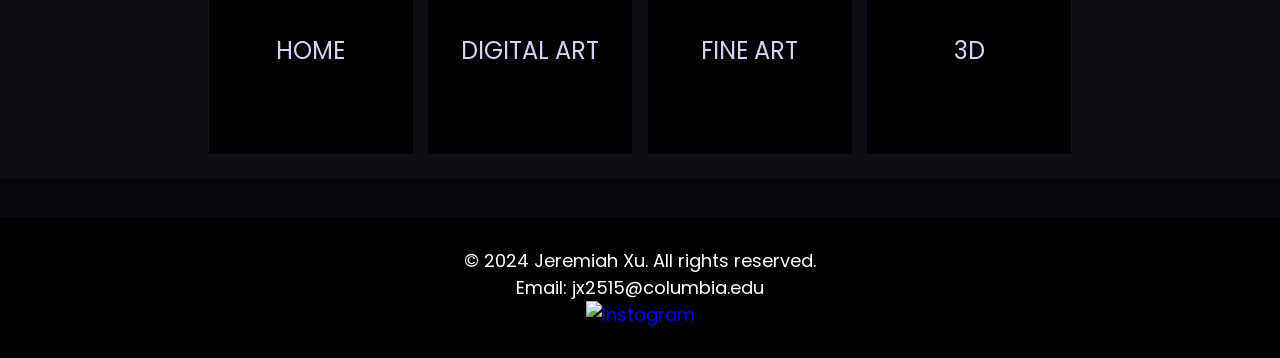
==== commit 6f0fa92c: "Add files via upload" ====
--- a/digital.html
+++ b/digital.html
@@ -1,15 +1,6 @@
 <!DOCTYPE html>
 <html lang="en">
 <head>
-        <!-- Google tag (gtag.js) -->
-    <script async src="https://www.googletagmanager.com/gtag/js?id=G-5REVYHTXSZ"></script>
-    <script>
-      window.dataLayer = window.dataLayer || [];
-      function gtag(){dataLayer.push(arguments);}
-      gtag('js', new Date());
-    
-      gtag('config', 'G-5REVYHTXSZ');
-    </script>
     <meta charset="UTF-8">
     <meta name="viewport" content="width=device-width, initial-scale=1.0">
     <title>Digital Arts - Jeremiah Xu</title>
@@ -137,7 +128,7 @@
                         <img src="./images/logo2.png" width="50px" alt="logo">
                     </div>
                     <div>
-                        <a href="home.html">Home</a>
+                        <a href="index.html">Home</a>
                         <a href="digital.html"><span style="color: rgba(220, 180, 255, 0.467); font-size: larger;">Digital Art</span></a>
                         <a href="fineart.html">Fine Arts</a>
                         <a href="3d.html">3D</a>
@@ -157,7 +148,7 @@
     </div>
 
     <div class="content"  id="section1">
-        <h1>CHARACTERS</h1>
+        <h1>DIGITAL ARTS</h1>
         <div class="gallery-container">
             <figure class="gallery-item">
                 <img src="./images/DRXdark2.0.png" alt="Portfolio Image 1">
@@ -213,7 +204,7 @@
             <div class="services-head"></div>
             <div class="card-grid">
                 <div class="card">
-                    <a href="home.html"><h2>HOME</h2></a>
+                    <a href="index.html"><h2>HOME</h2></a>
                 </div>
                 <div class="card">
                     <a href="digital.html"><h2>DIGITAL ART</h2></a>
--- a/styles.css
+++ b/styles.css
@@ -28,7 +28,7 @@
 
         .container {
             max-width: 100%;
-            padding: 0 12%;
+            padding: 0 15%;
             margin: 0 auto;
             text-align: center;
             font-size: 18px;
@@ -507,4 +507,4 @@
         padding: 0.4rem 1.2rem;
         font-size: 0.7rem;
     }
-}
+}
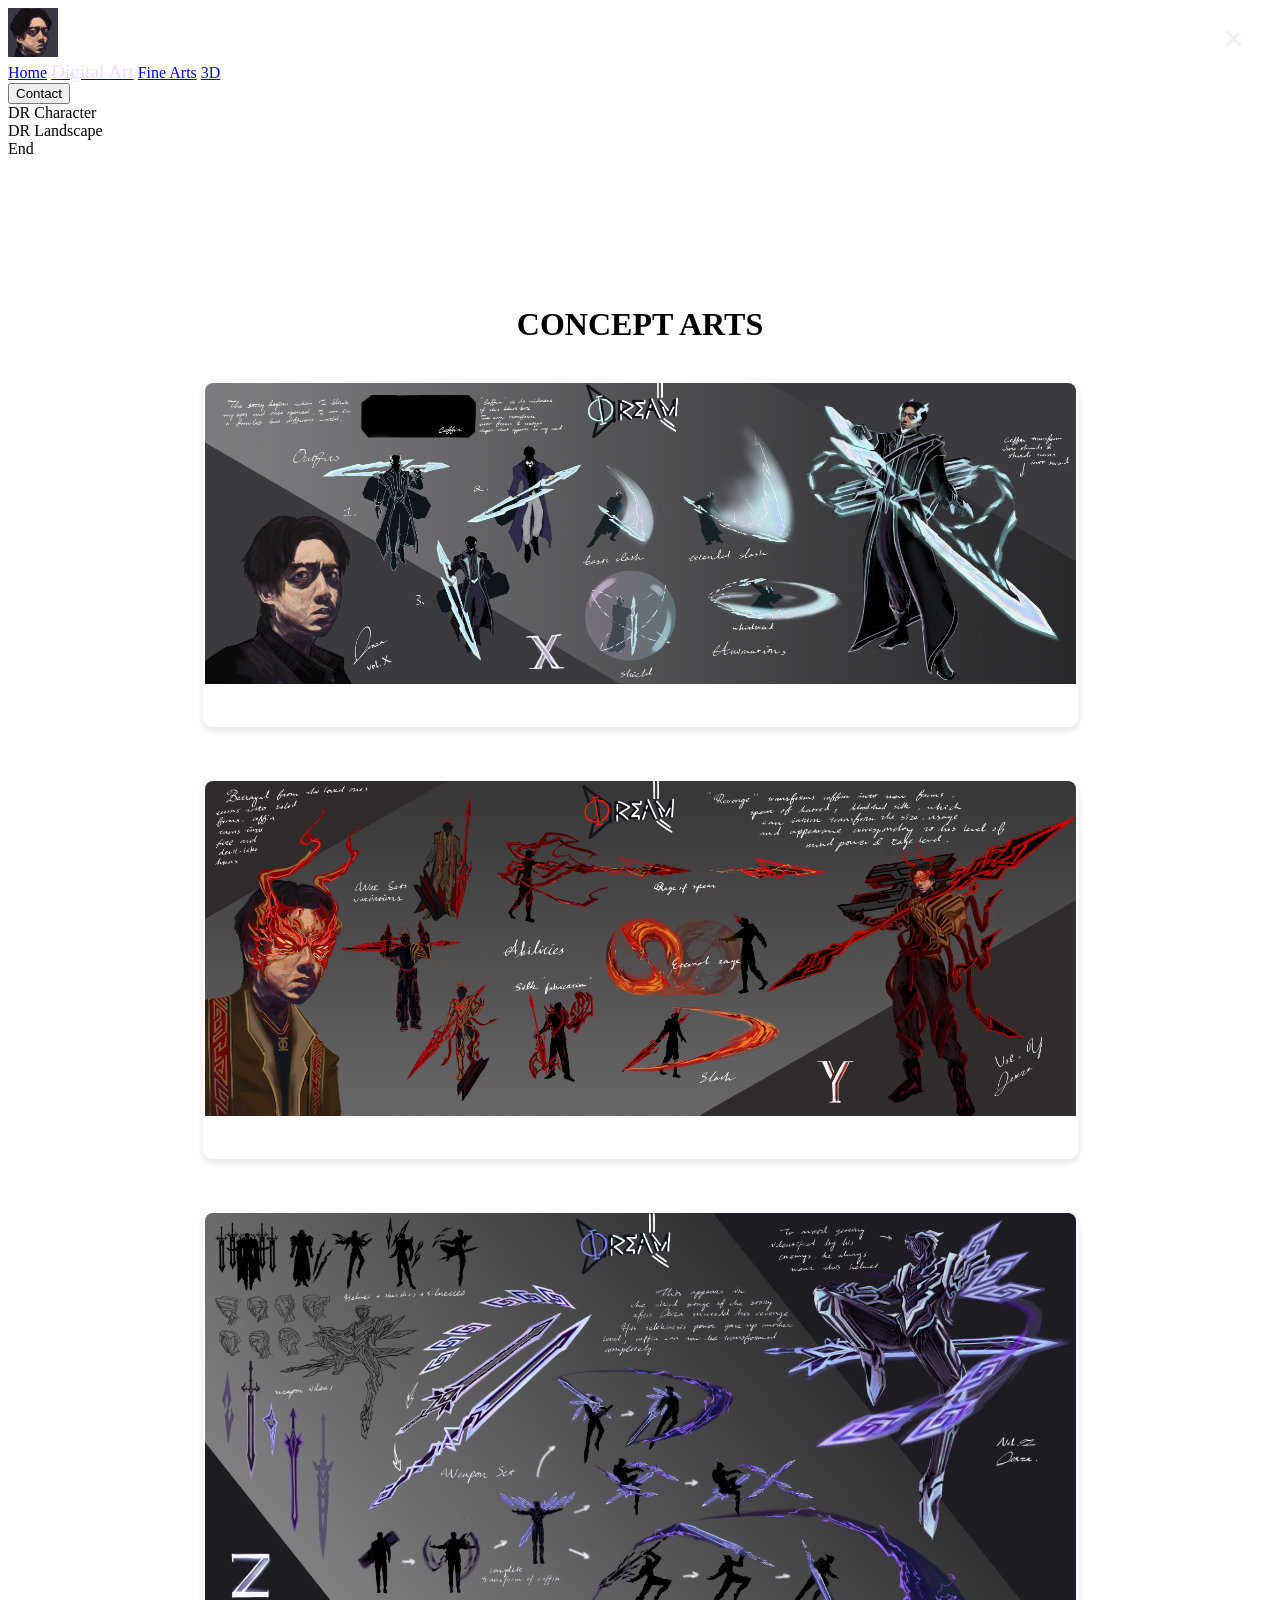
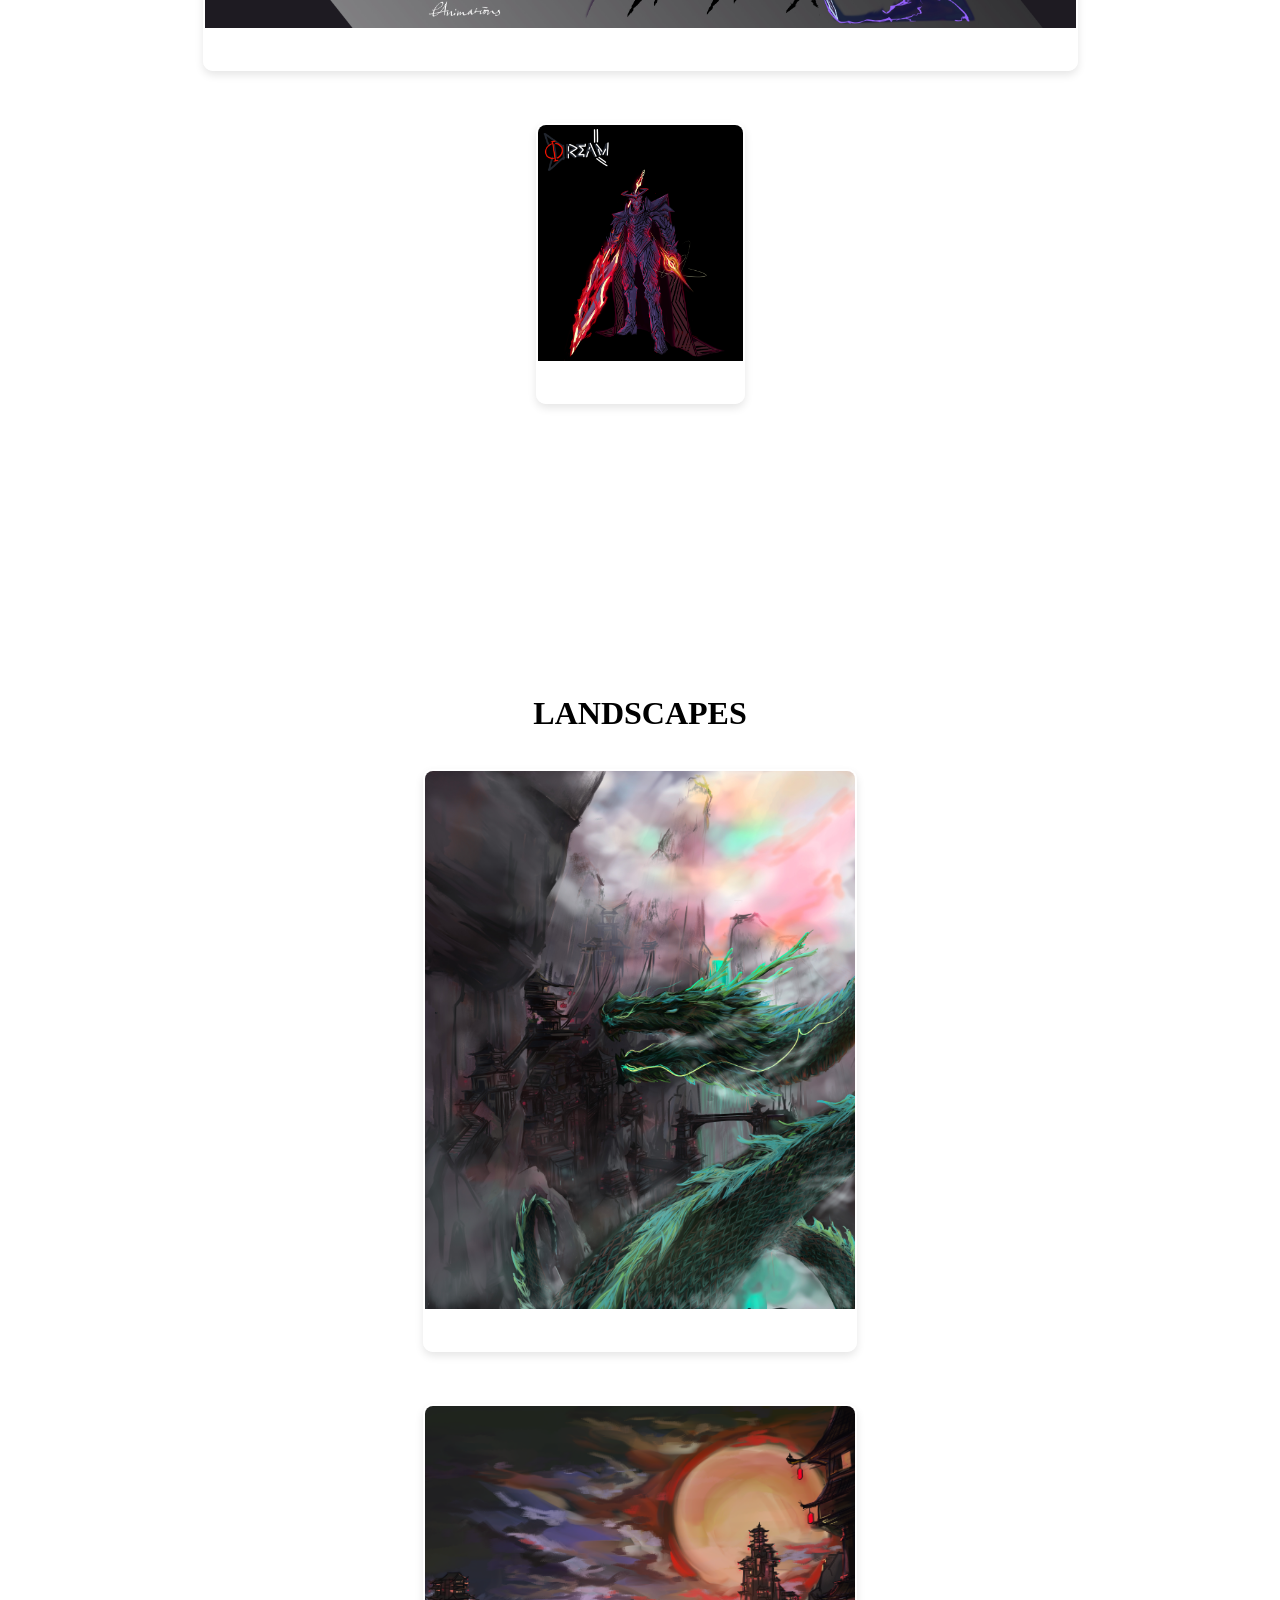
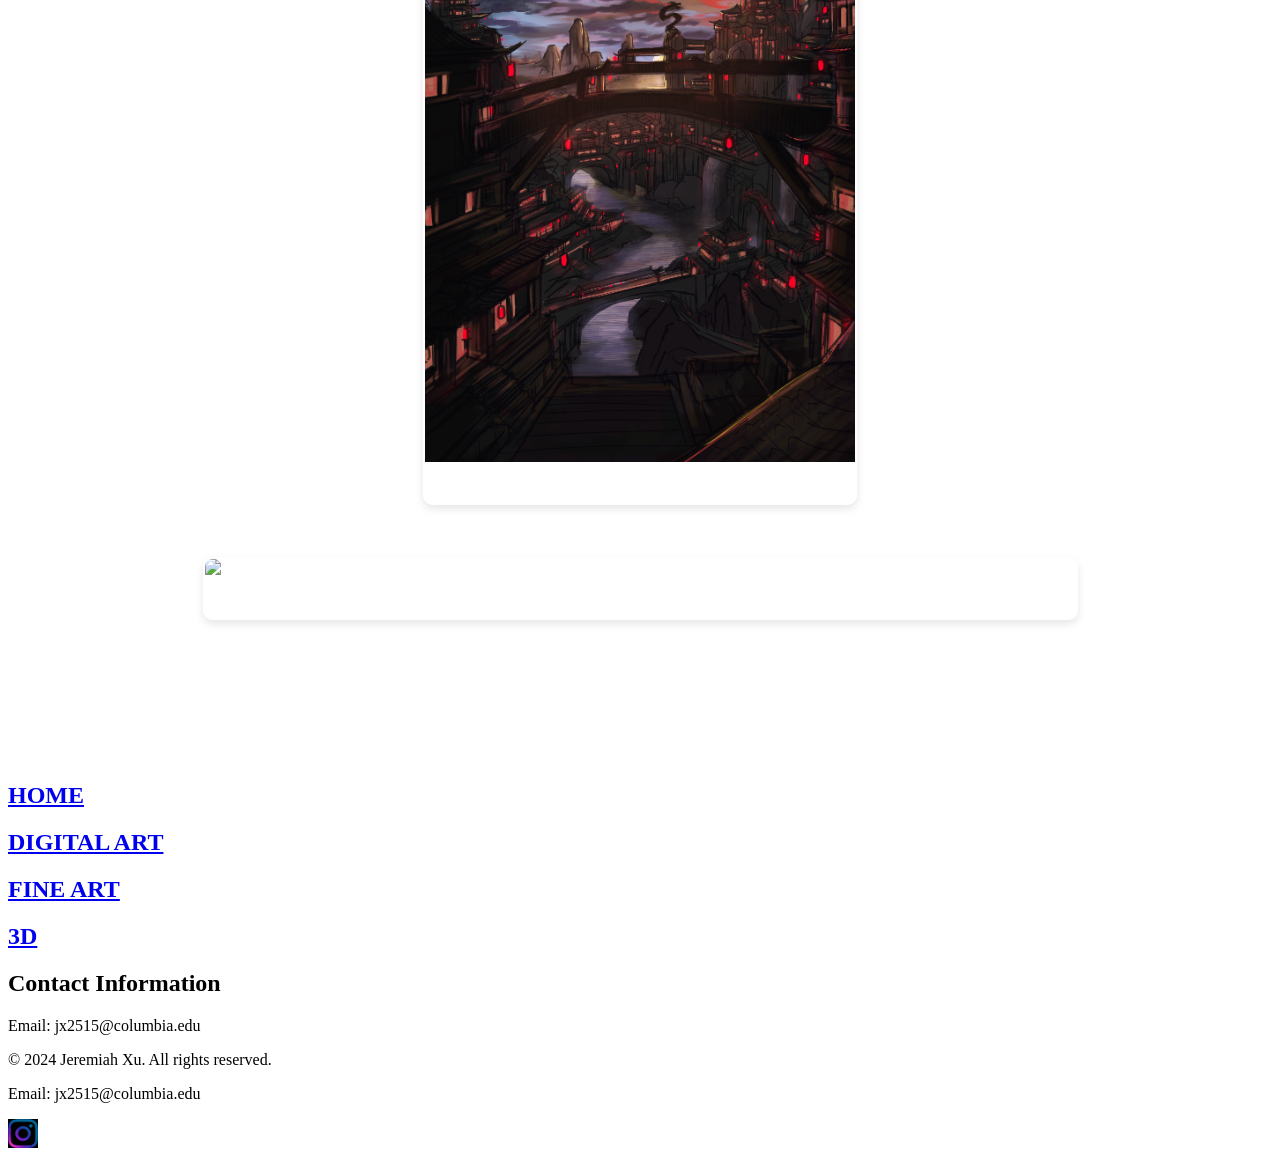
==== commit 4744cbbd: "mar17" ====
--- a/digital.html
+++ b/digital.html
@@ -148,35 +148,23 @@
     </div>
 
     <div class="content"  id="section1">
-        <h1>DIGITAL ARTS</h1>
+        <h1>CONCEPT ARTS</h1>
         <div class="gallery-container">
-            <figure class="gallery-item">
-                <img src="./images/DRXdark2.0.png" alt="Portfolio Image 1">
-                <figcaption>Dream Realm - Suit X</figcaption>
-            </figure>
-            <figure class="gallery-item">
-                <img src="./images/DRYdark2.0.png" alt="Portfolio Image 2">
-                <figcaption>Dream Realm - Suit Y</figcaption>
-            </figure>
-            <figure class="gallery-item">
-                <img src="./images/DRZdark.png" alt="Portfolio Image 3">
-                <figcaption>Dream Realm - Suit Z</figcaption>
+            <figure class="gallery-item-big">
+                <img src="./images/DR-X.jpeg" alt="Portfolio Image 6">
+                <figcaption>Dream Realm X</figcaption>
+            </figure>
+            <figure class="gallery-item-big">
+                <img src="./images/DR-Y.jpeg" alt="Portfolio Image 6">
+                <figcaption>Dream Realm Y</figcaption>
+            </figure>
+            <figure class="gallery-item-big">
+                <img src="./images/DR-Z.jpeg" alt="Portfolio Image 6">
+                <figcaption>Dream Realm Z</figcaption>
             </figure>
             <figure class="gallery-item">
                 <img src="./images/DRDdark2.0.png" alt="Portfolio Image 6">
-                <figcaption>Dream Realm - Suit D</figcaption>
-            </figure>
-            <figure class="gallery-item-big">
-                <img src="./images/DR-X.jpg" alt="Portfolio Image 6">
-                <figcaption>Dream Realm X</figcaption>
-            </figure>
-            <figure class="gallery-item-big">
-                <img src="./images/DR-Y.jpg" alt="Portfolio Image 6">
-                <figcaption>Dream Realm Y</figcaption>
-            </figure>
-            <figure class="gallery-item-big">
-                <img src="./images/DR-Z.jpg" alt="Portfolio Image 6">
-                <figcaption>Dream Realm Z</figcaption>
+                <figcaption>Dream Realm D</figcaption>
             </figure>
         </div>
     </div>
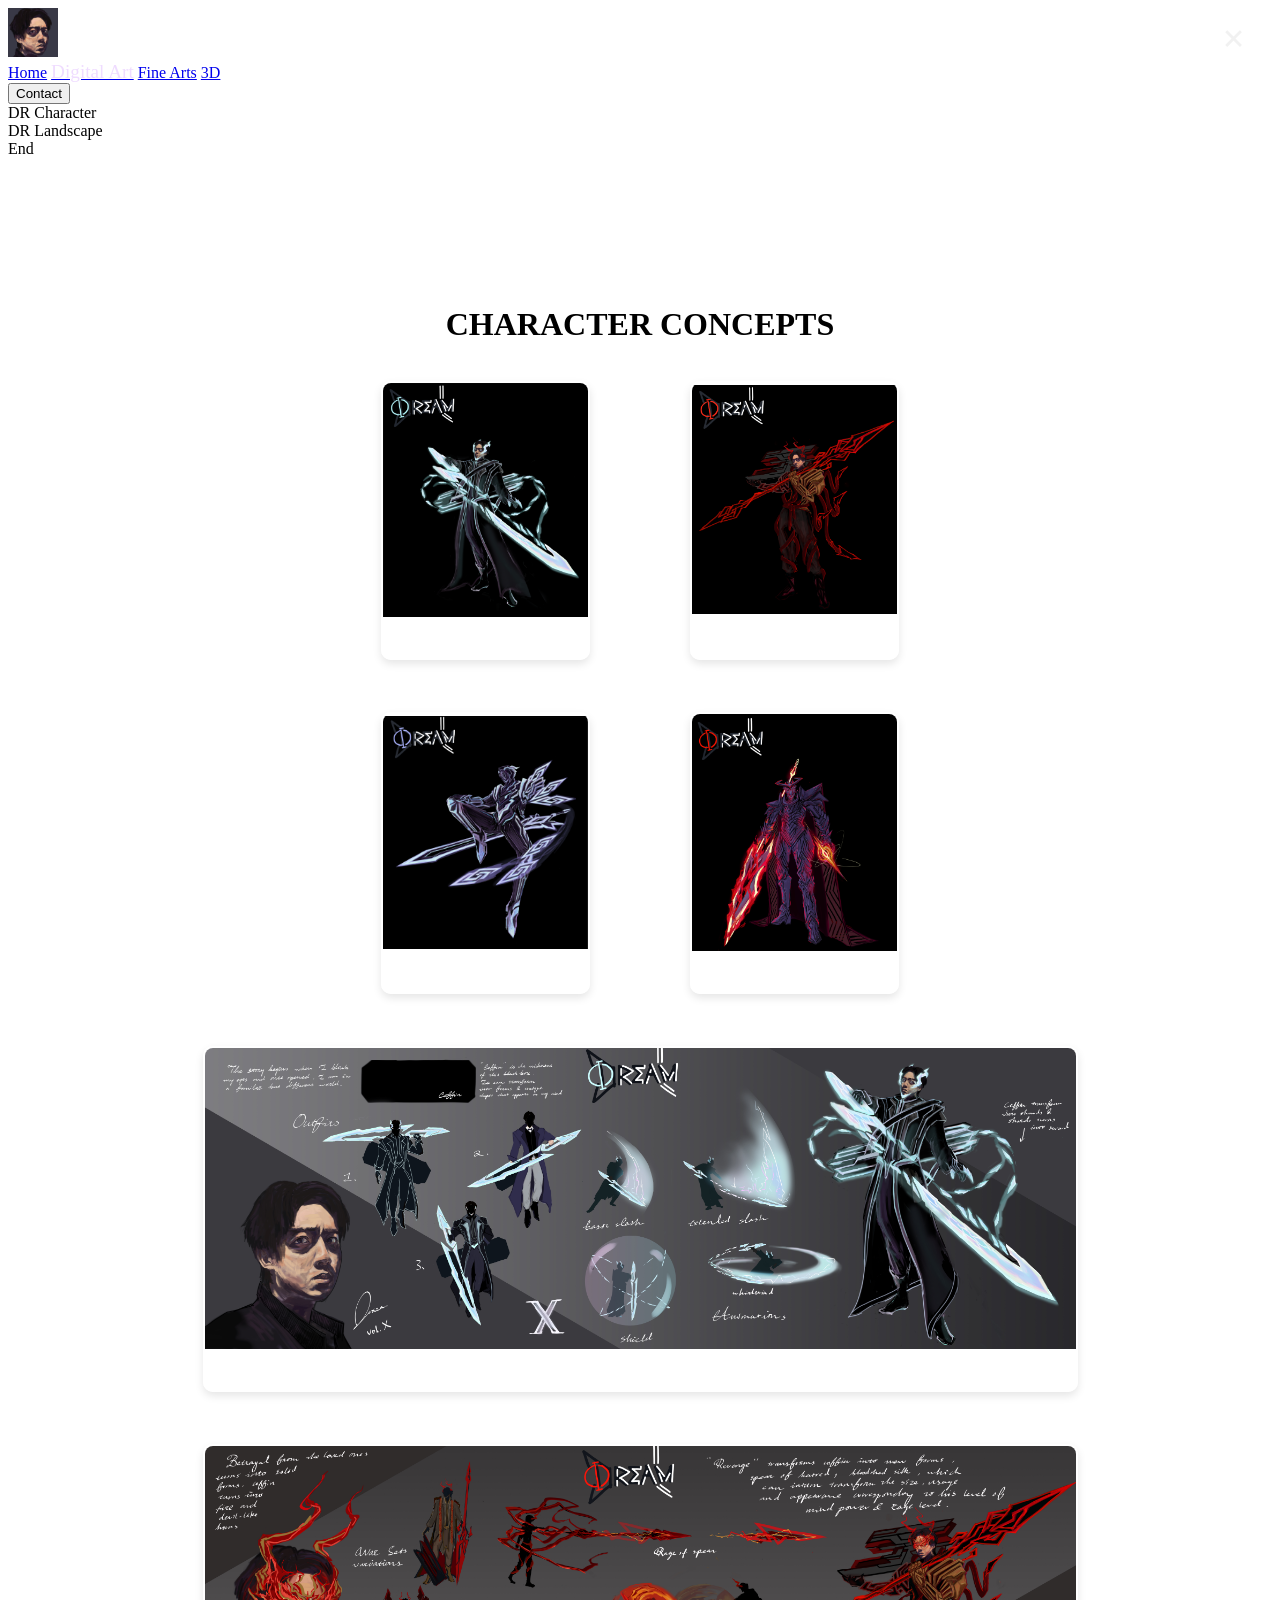
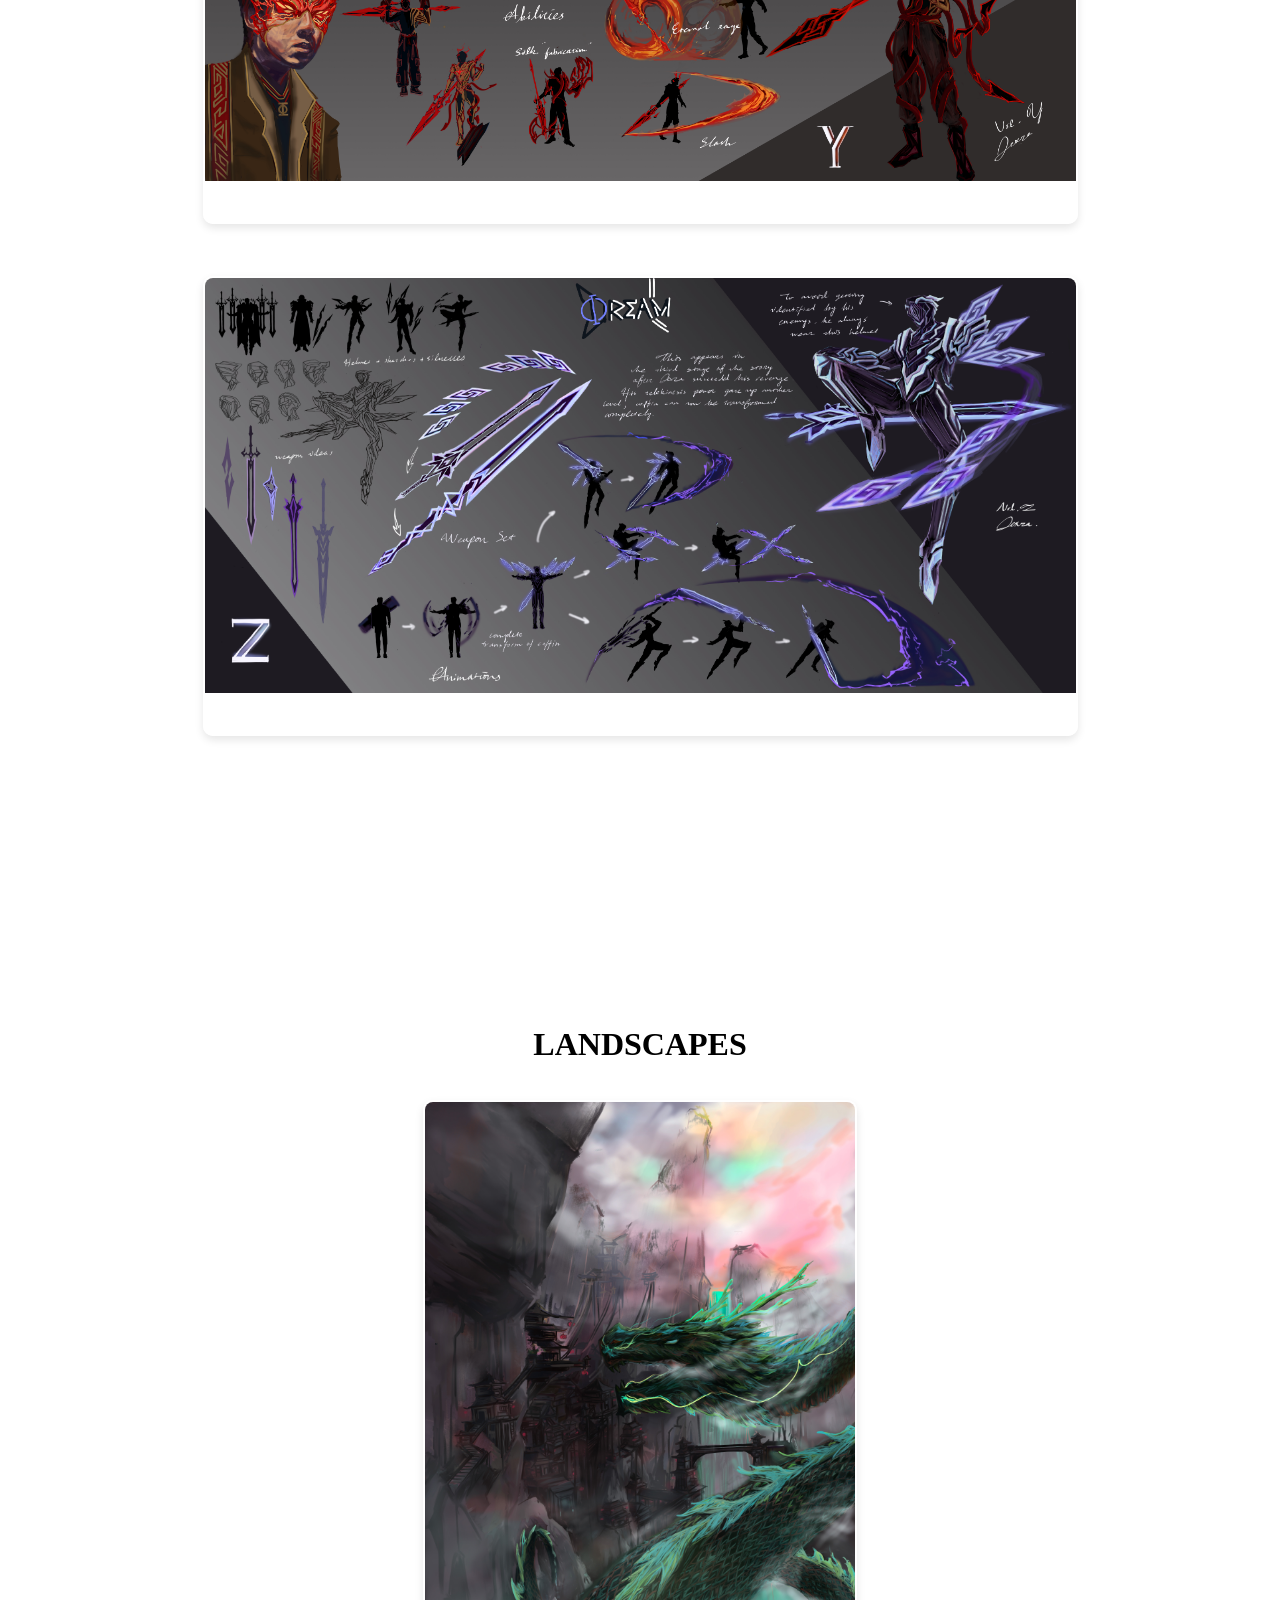
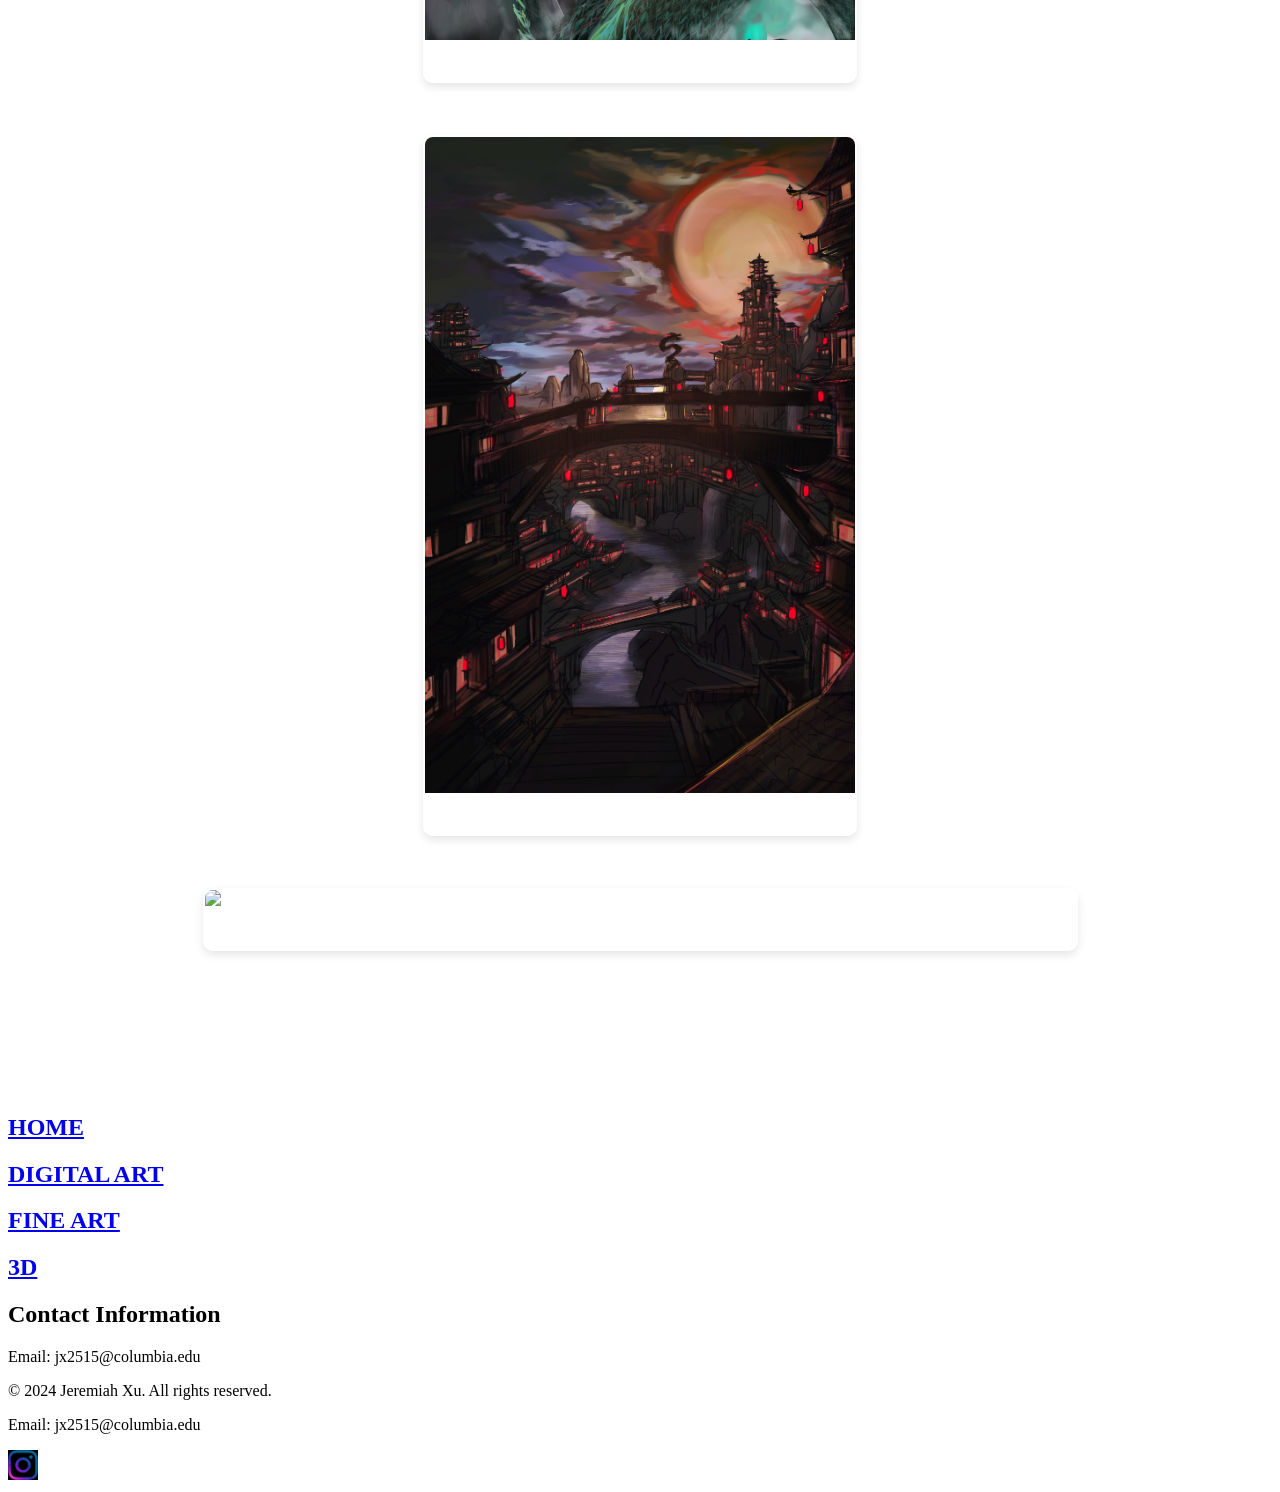
==== commit 913637cb: "mar17 2.0" ====
--- a/digital.html
+++ b/digital.html
@@ -148,8 +148,24 @@
     </div>
 
     <div class="content"  id="section1">
-        <h1>CONCEPT ARTS</h1>
+        <h1>CHARACTER CONCEPTS</h1>
         <div class="gallery-container">
+            <figure class="gallery-item">
+                <img src="./images/DRXdark2.0.png" alt="Portfolio Image 1">
+                <figcaption>Dream Realm - Suit X</figcaption>
+            </figure>
+            <figure class="gallery-item">
+                <img src="./images/DRYdark2.0.png" alt="Portfolio Image 2">
+                <figcaption>Dream Realm - Suit Y</figcaption>
+            </figure>
+            <figure class="gallery-item">
+                <img src="./images/DRZdark.png" alt="Portfolio Image 3">
+                <figcaption>Dream Realm - Suit Z</figcaption>
+            </figure>
+            <figure class="gallery-item">
+                <img src="./images/DRDdark2.0.png" alt="Portfolio Image 6">
+                <figcaption>Dream Realm - Suit D</figcaption>
+            </figure>
             <figure class="gallery-item-big">
                 <img src="./images/DR-X.jpeg" alt="Portfolio Image 6">
                 <figcaption>Dream Realm X</figcaption>
@@ -161,10 +177,6 @@
             <figure class="gallery-item-big">
                 <img src="./images/DR-Z.jpeg" alt="Portfolio Image 6">
                 <figcaption>Dream Realm Z</figcaption>
-            </figure>
-            <figure class="gallery-item">
-                <img src="./images/DRDdark2.0.png" alt="Portfolio Image 6">
-                <figcaption>Dream Realm D</figcaption>
             </figure>
         </div>
     </div>
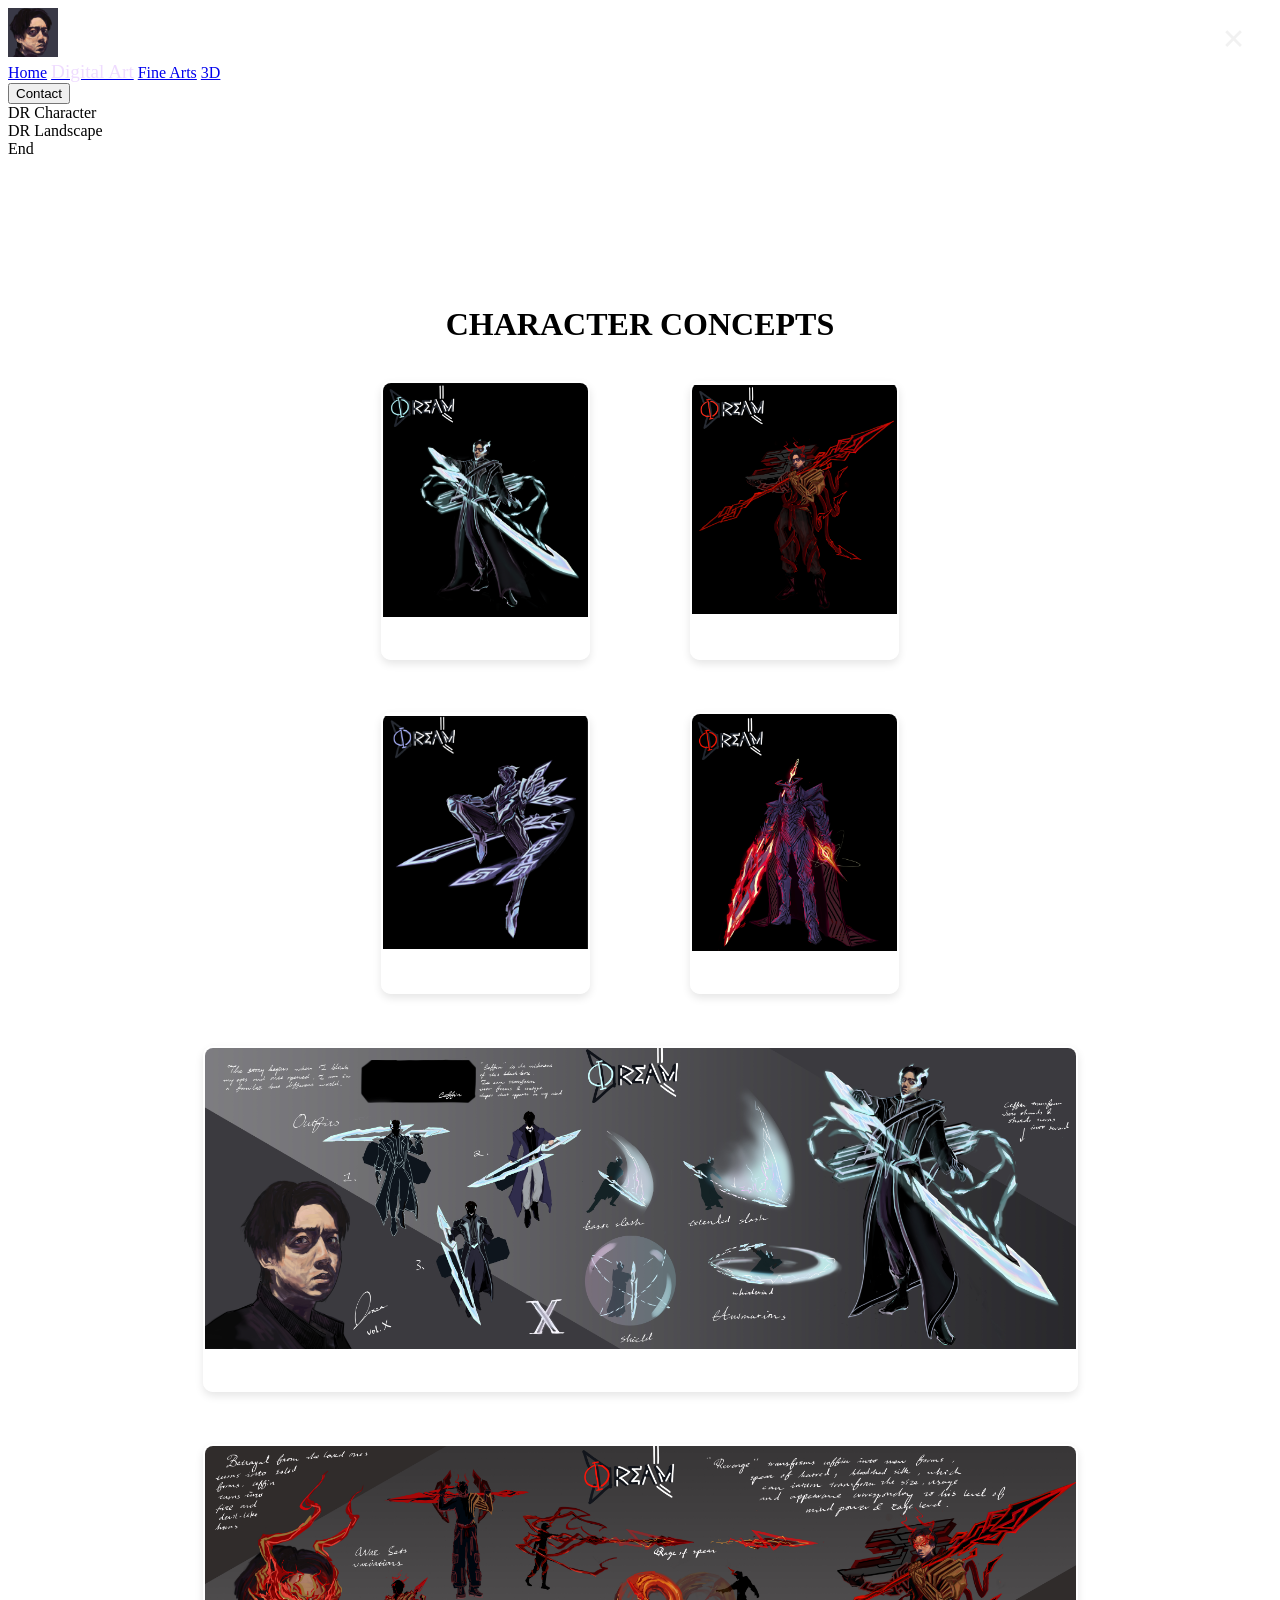
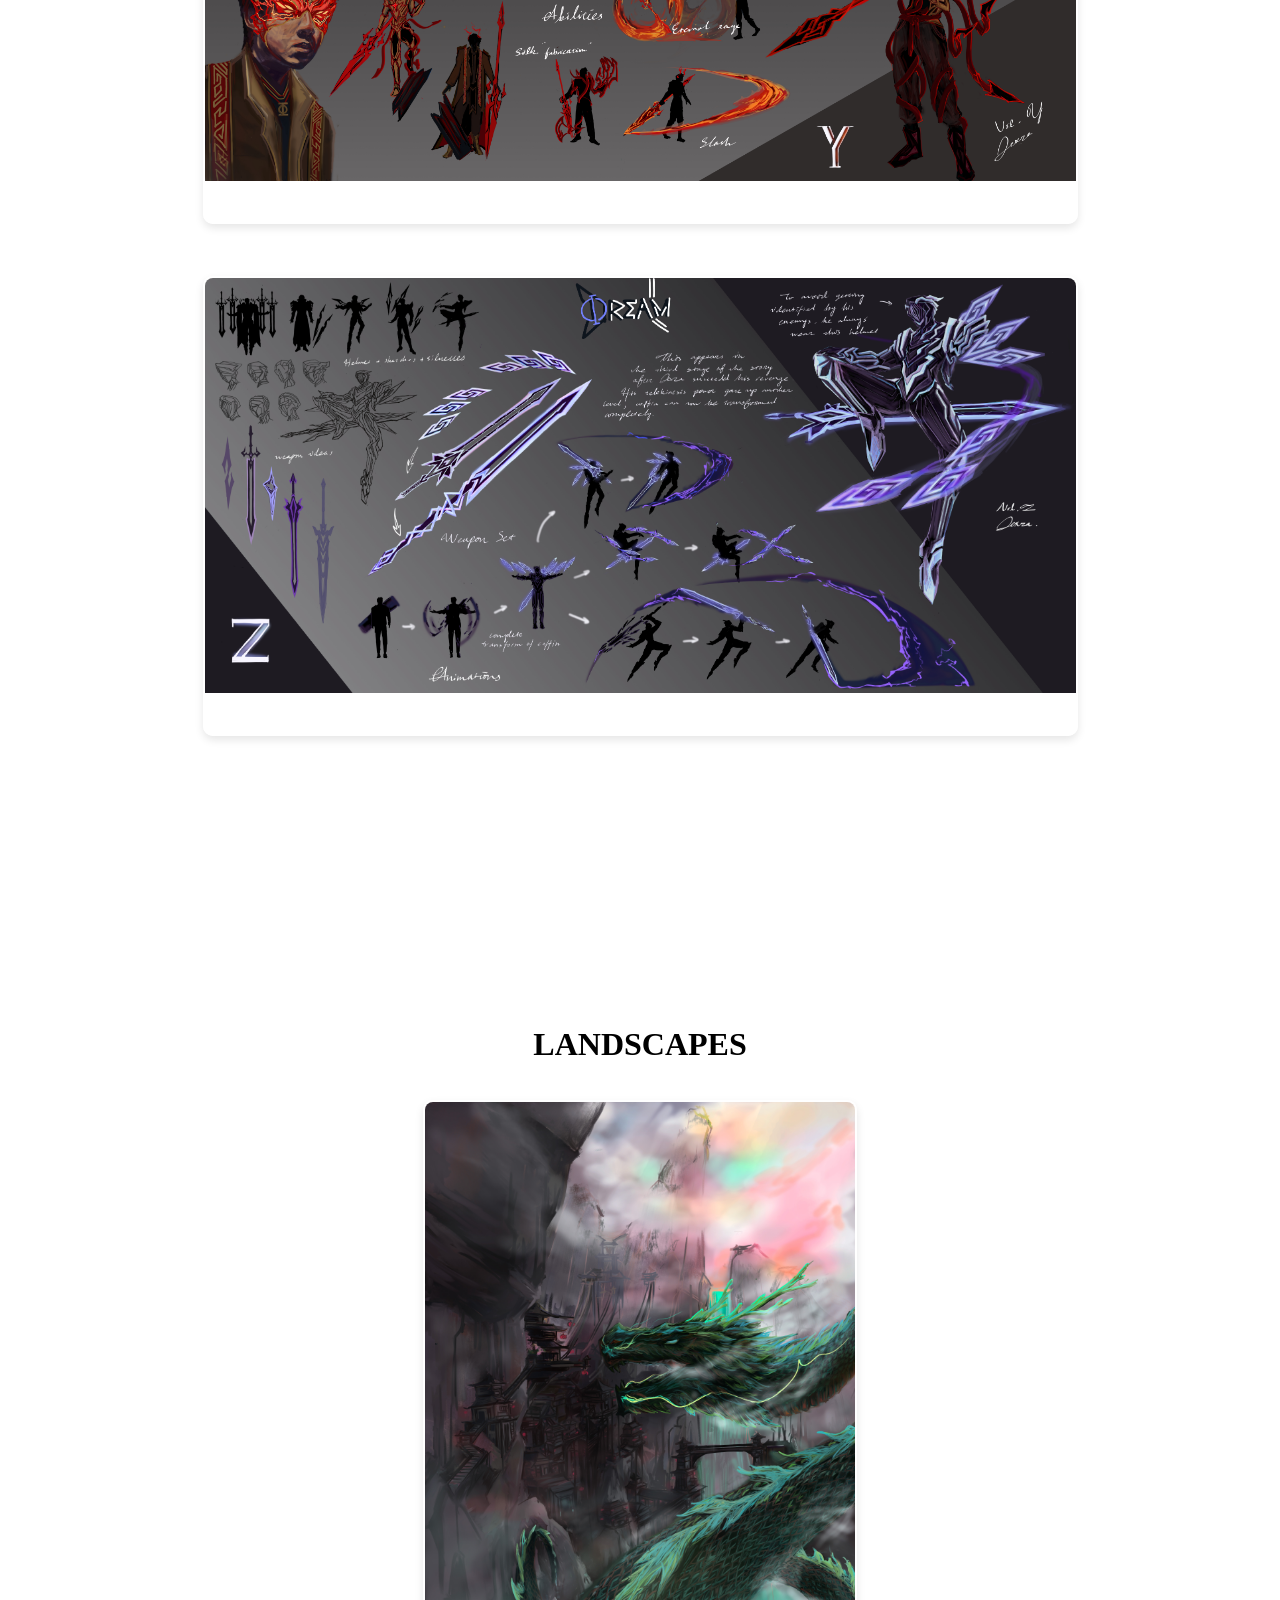
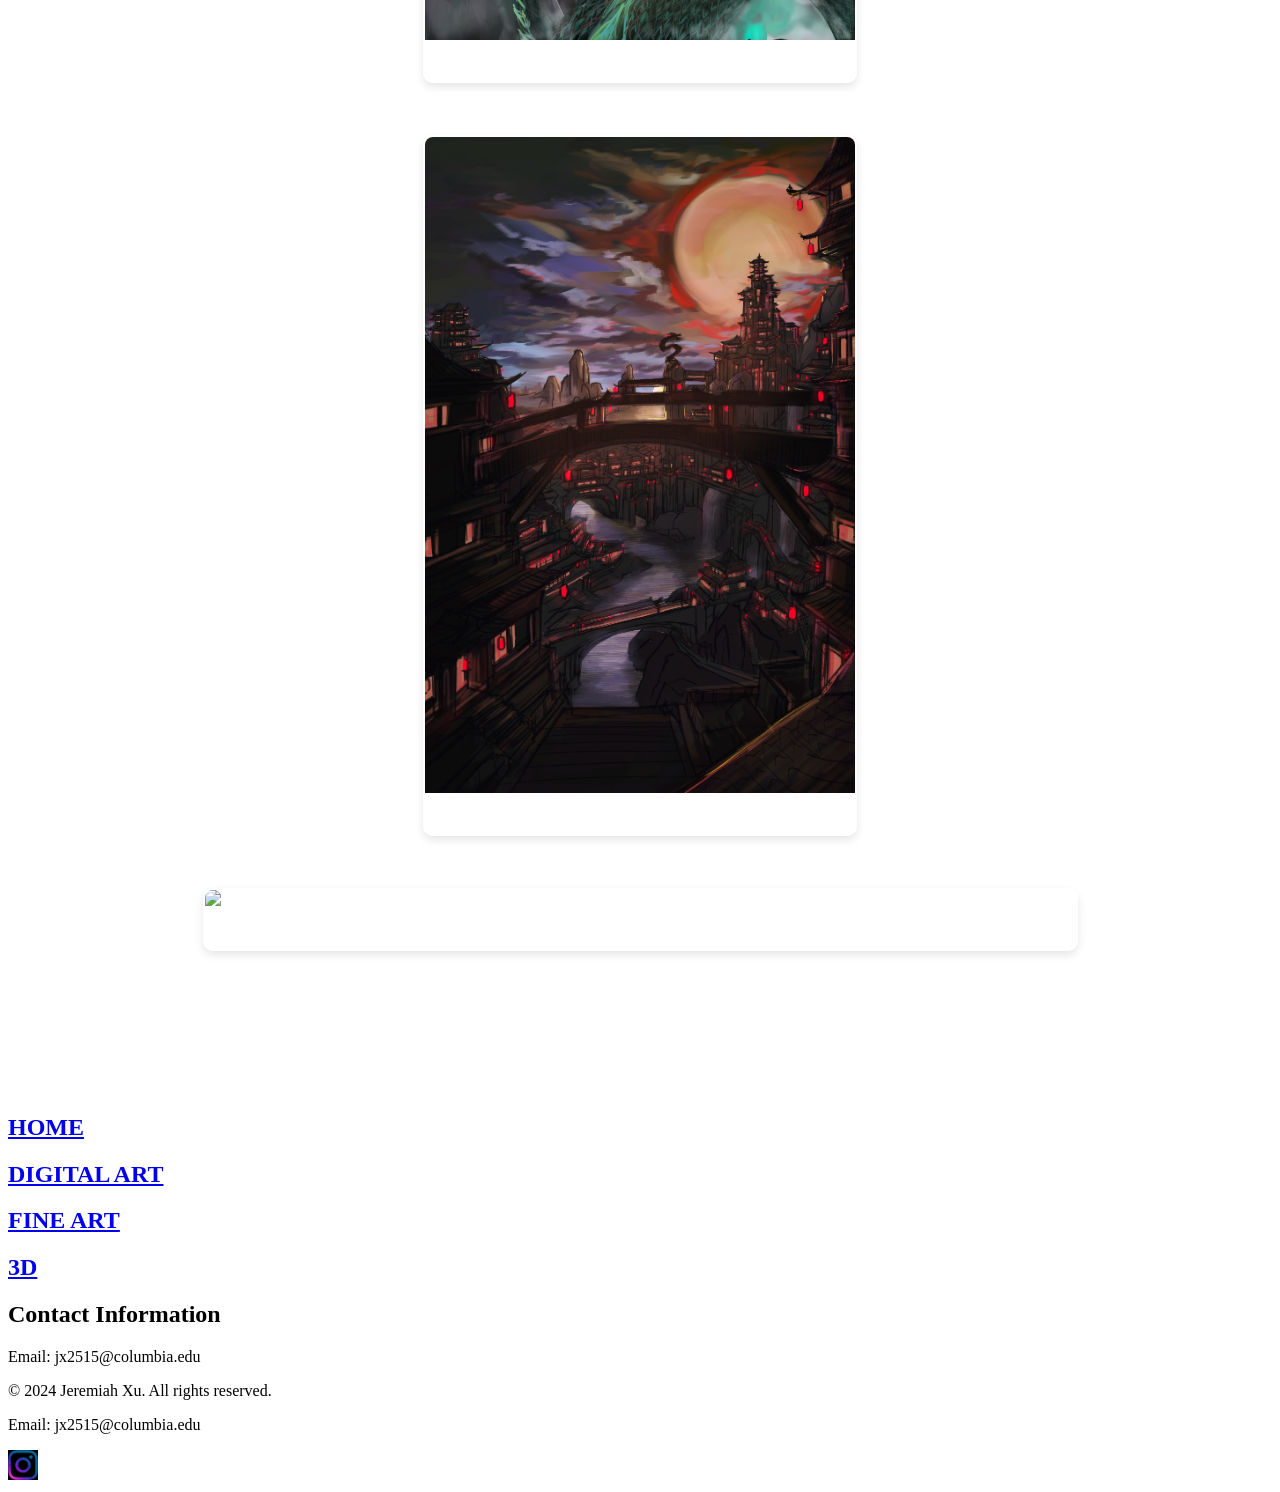
==== commit 47c28d95: "20th" ====
--- a/digital.html
+++ b/digital.html
@@ -152,19 +152,19 @@
         <div class="gallery-container">
             <figure class="gallery-item">
                 <img src="./images/DRXdark2.0.png" alt="Portfolio Image 1">
-                <figcaption>Dream Realm - Suit X</figcaption>
+                <figcaption>Dream Realm X</figcaption>
             </figure>
             <figure class="gallery-item">
                 <img src="./images/DRYdark2.0.png" alt="Portfolio Image 2">
-                <figcaption>Dream Realm - Suit Y</figcaption>
+                <figcaption>Dream Realm Y</figcaption>
             </figure>
             <figure class="gallery-item">
                 <img src="./images/DRZdark.png" alt="Portfolio Image 3">
-                <figcaption>Dream Realm - Suit Z</figcaption>
+                <figcaption>Dream Realm Z</figcaption>
             </figure>
             <figure class="gallery-item">
                 <img src="./images/DRDdark2.0.png" alt="Portfolio Image 6">
-                <figcaption>Dream Realm - Suit D</figcaption>
+                <figcaption>Dream Realm D</figcaption>
             </figure>
             <figure class="gallery-item-big">
                 <img src="./images/DR-X.jpeg" alt="Portfolio Image 6">
